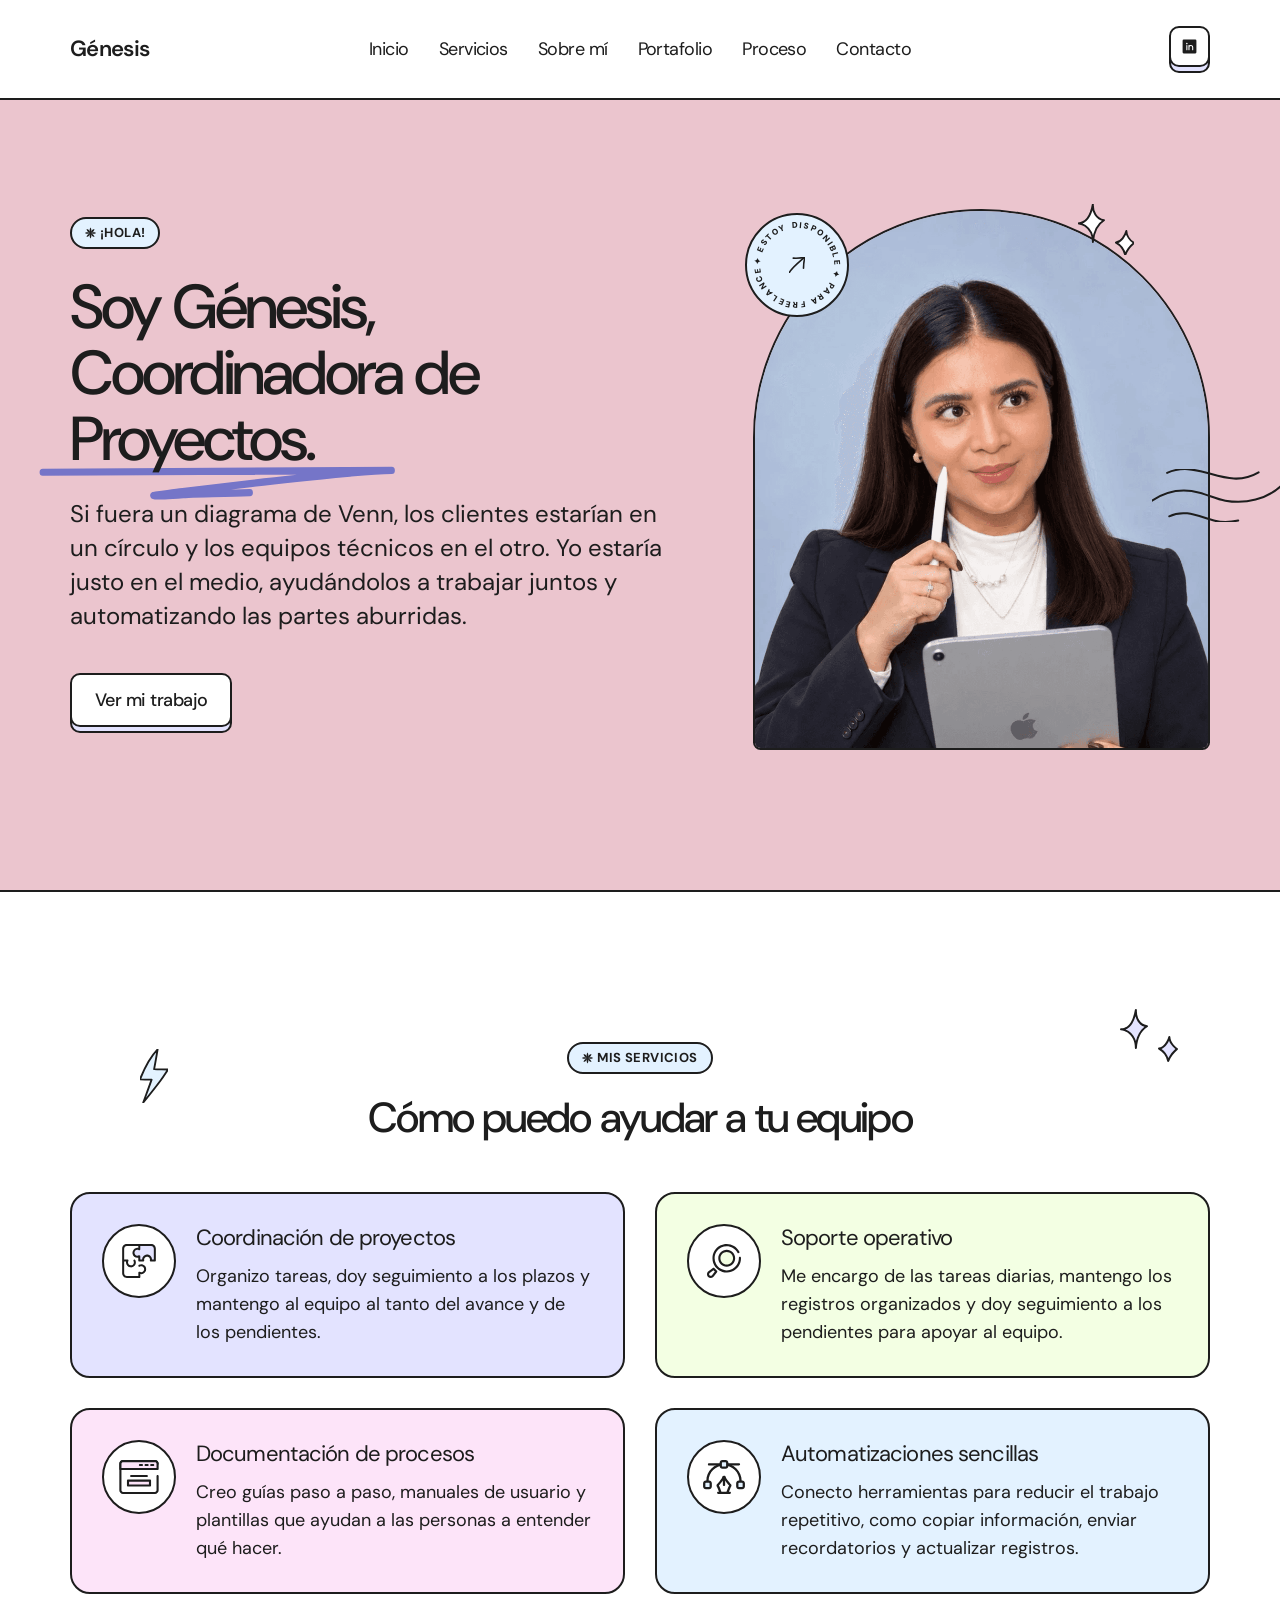
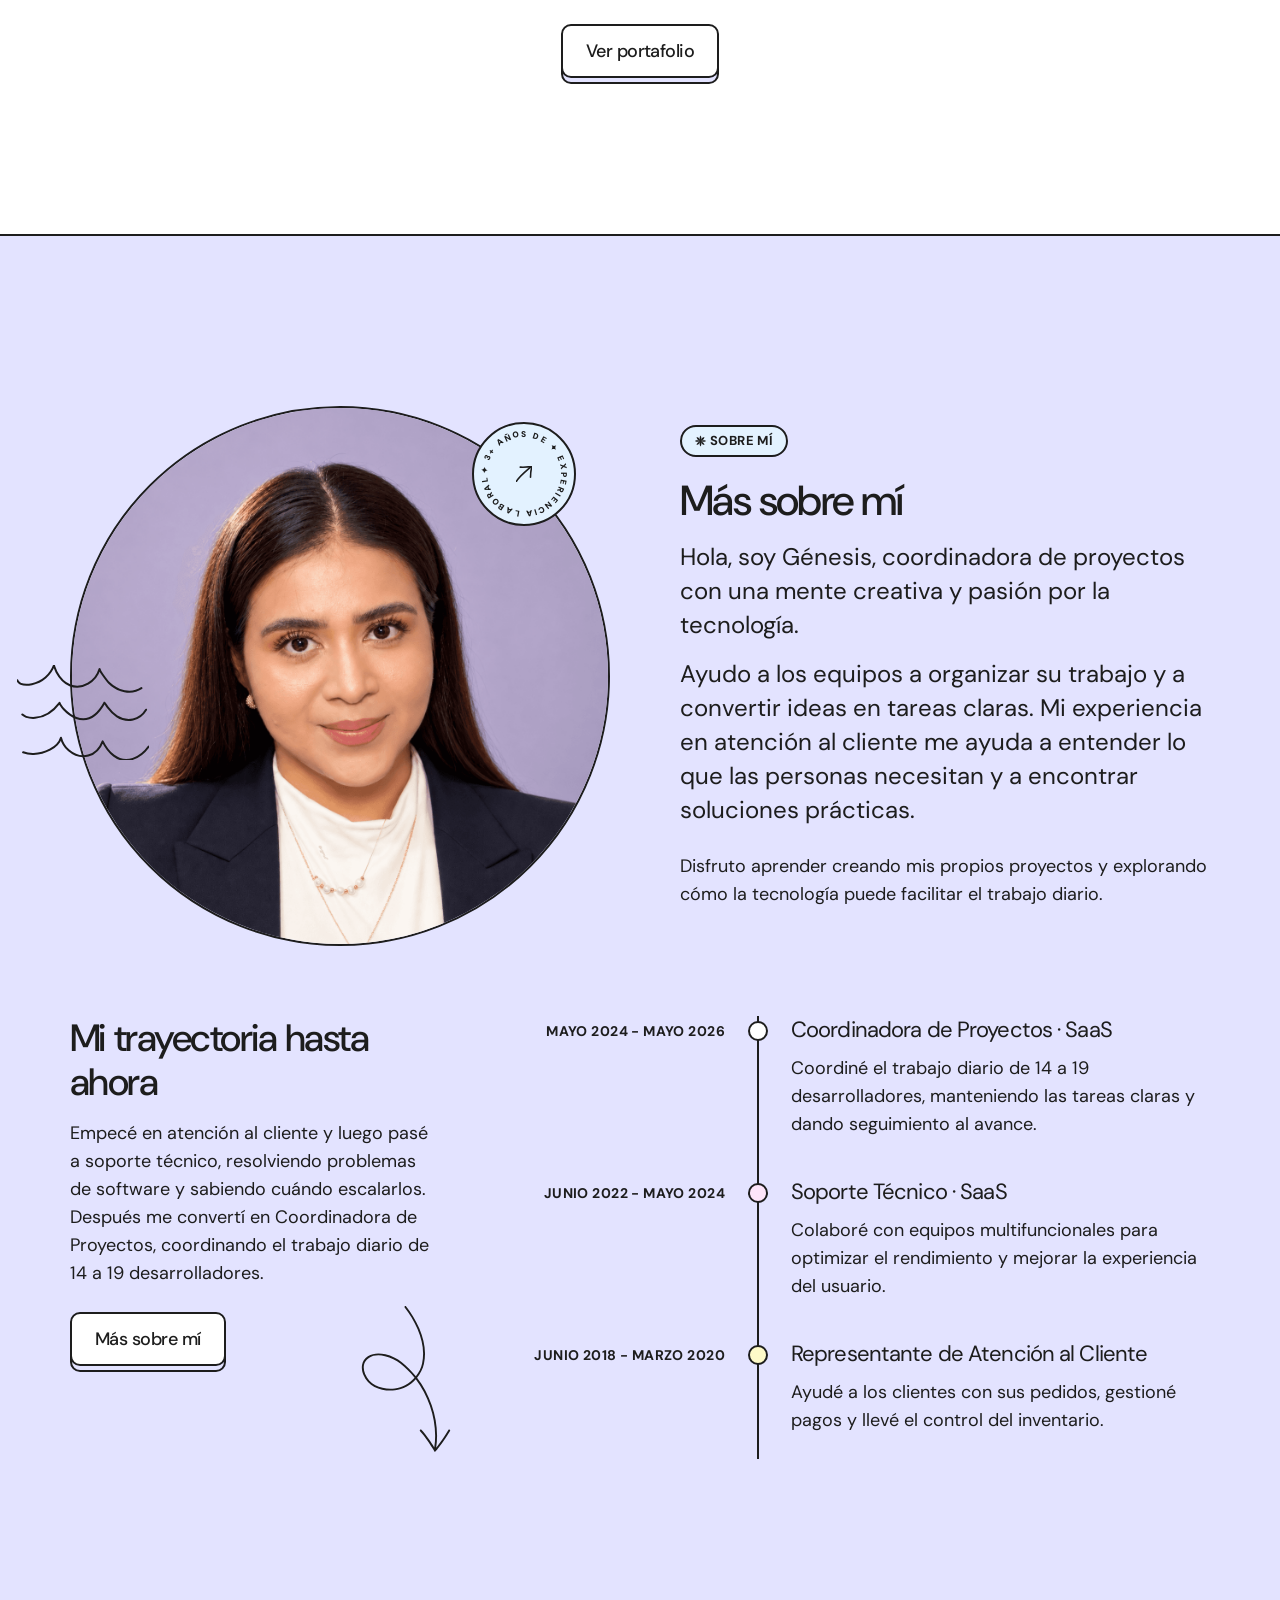
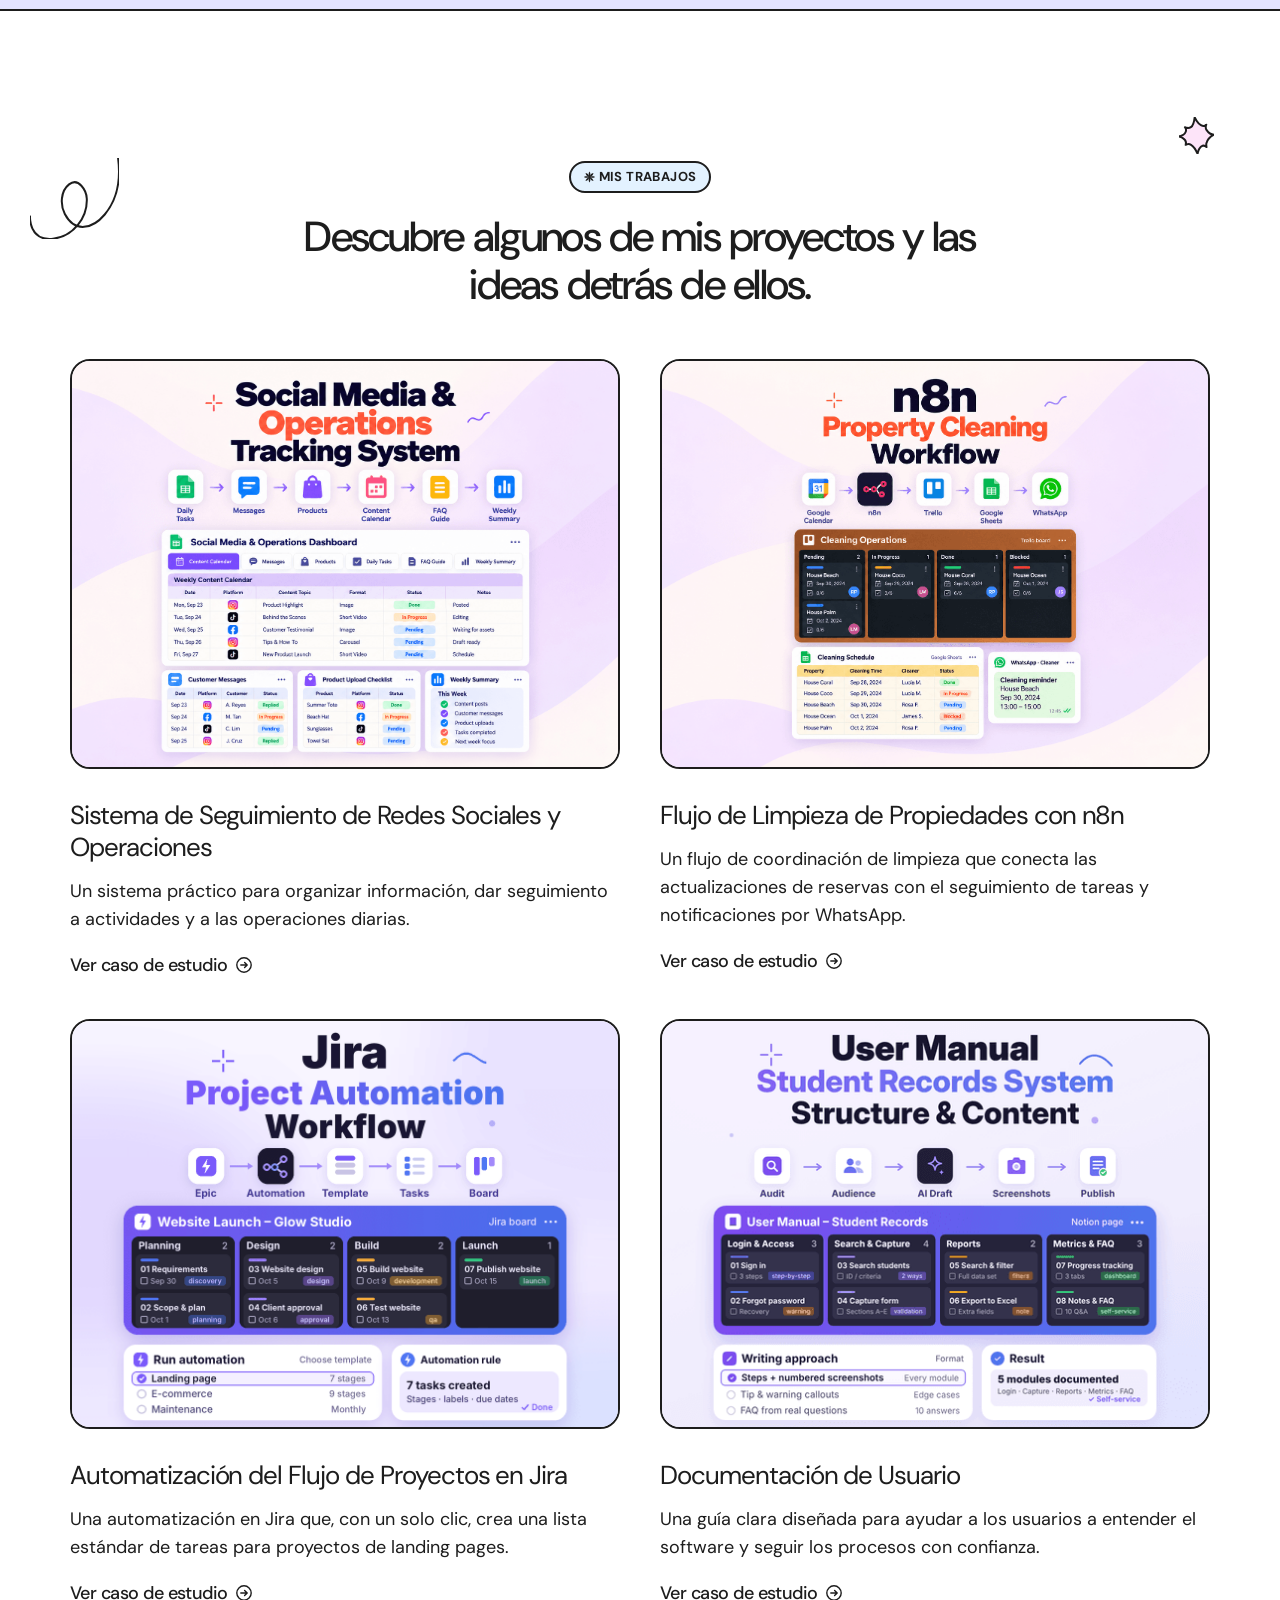
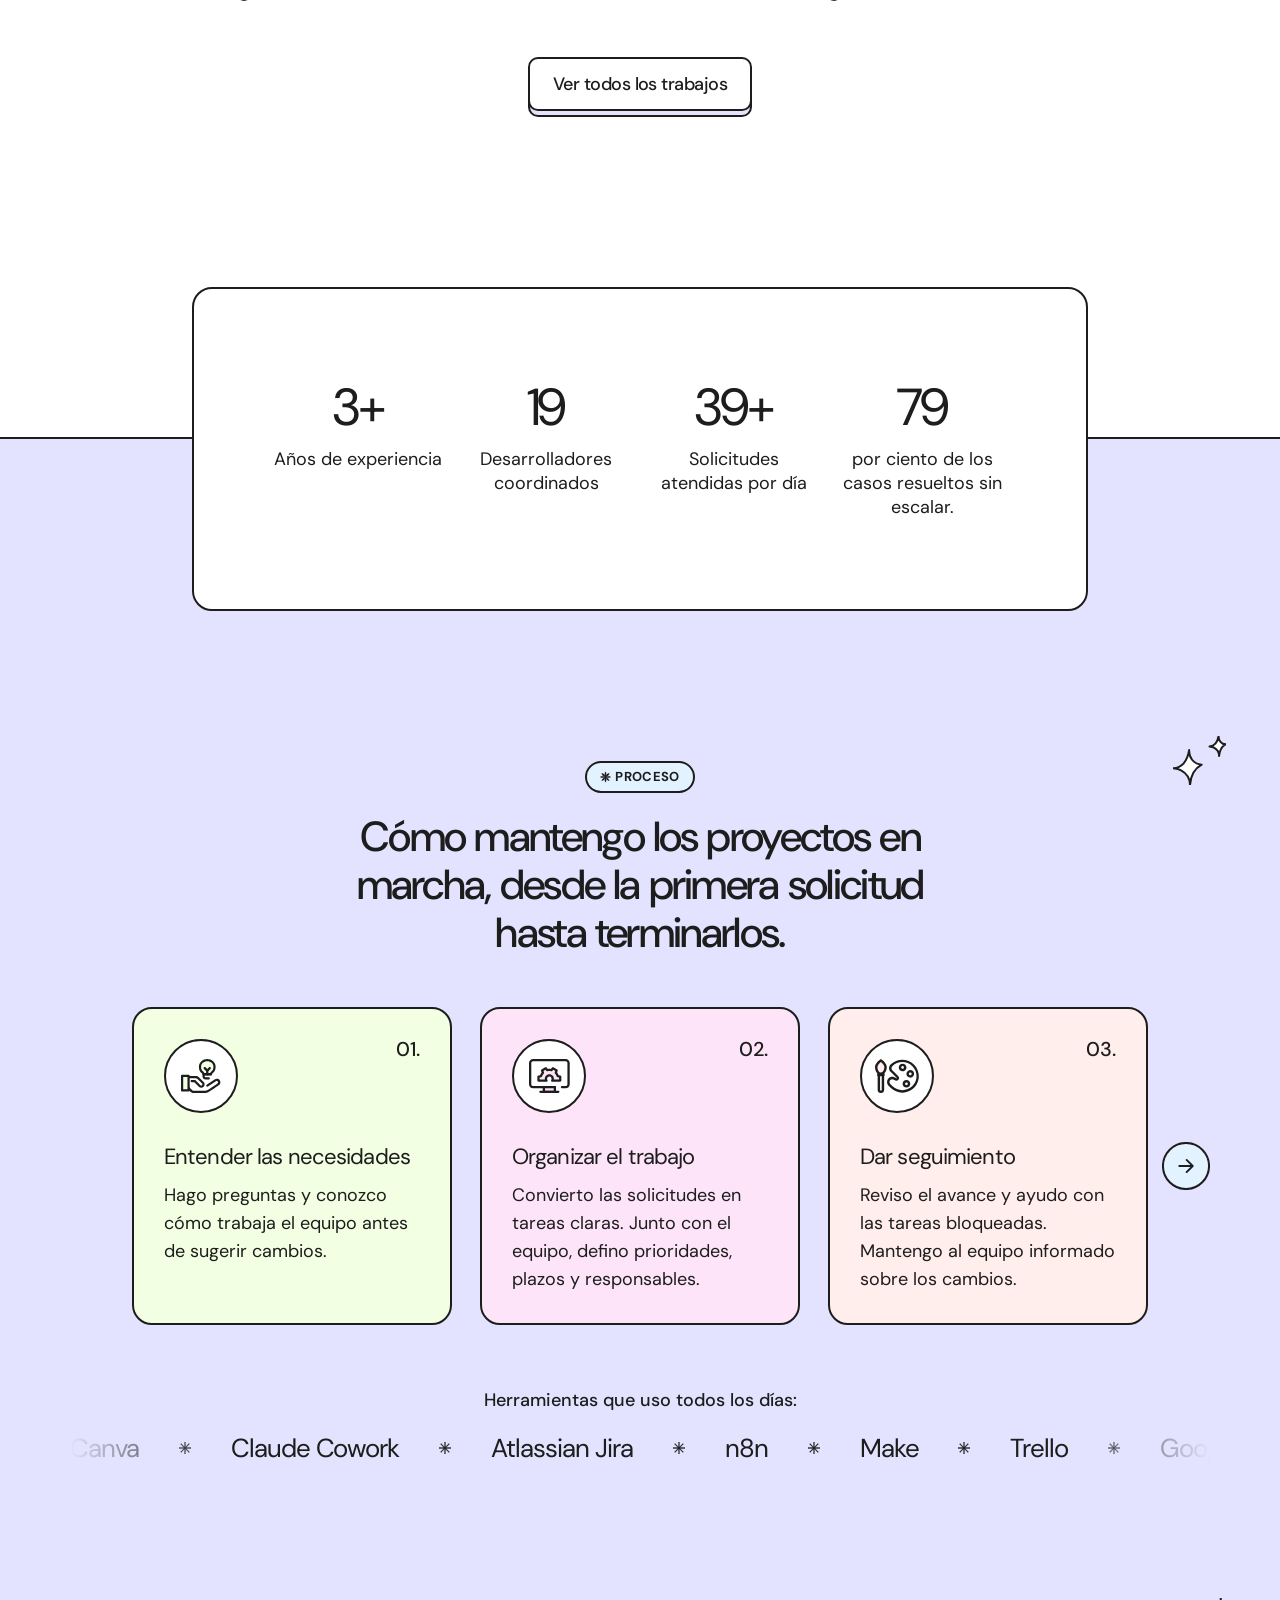
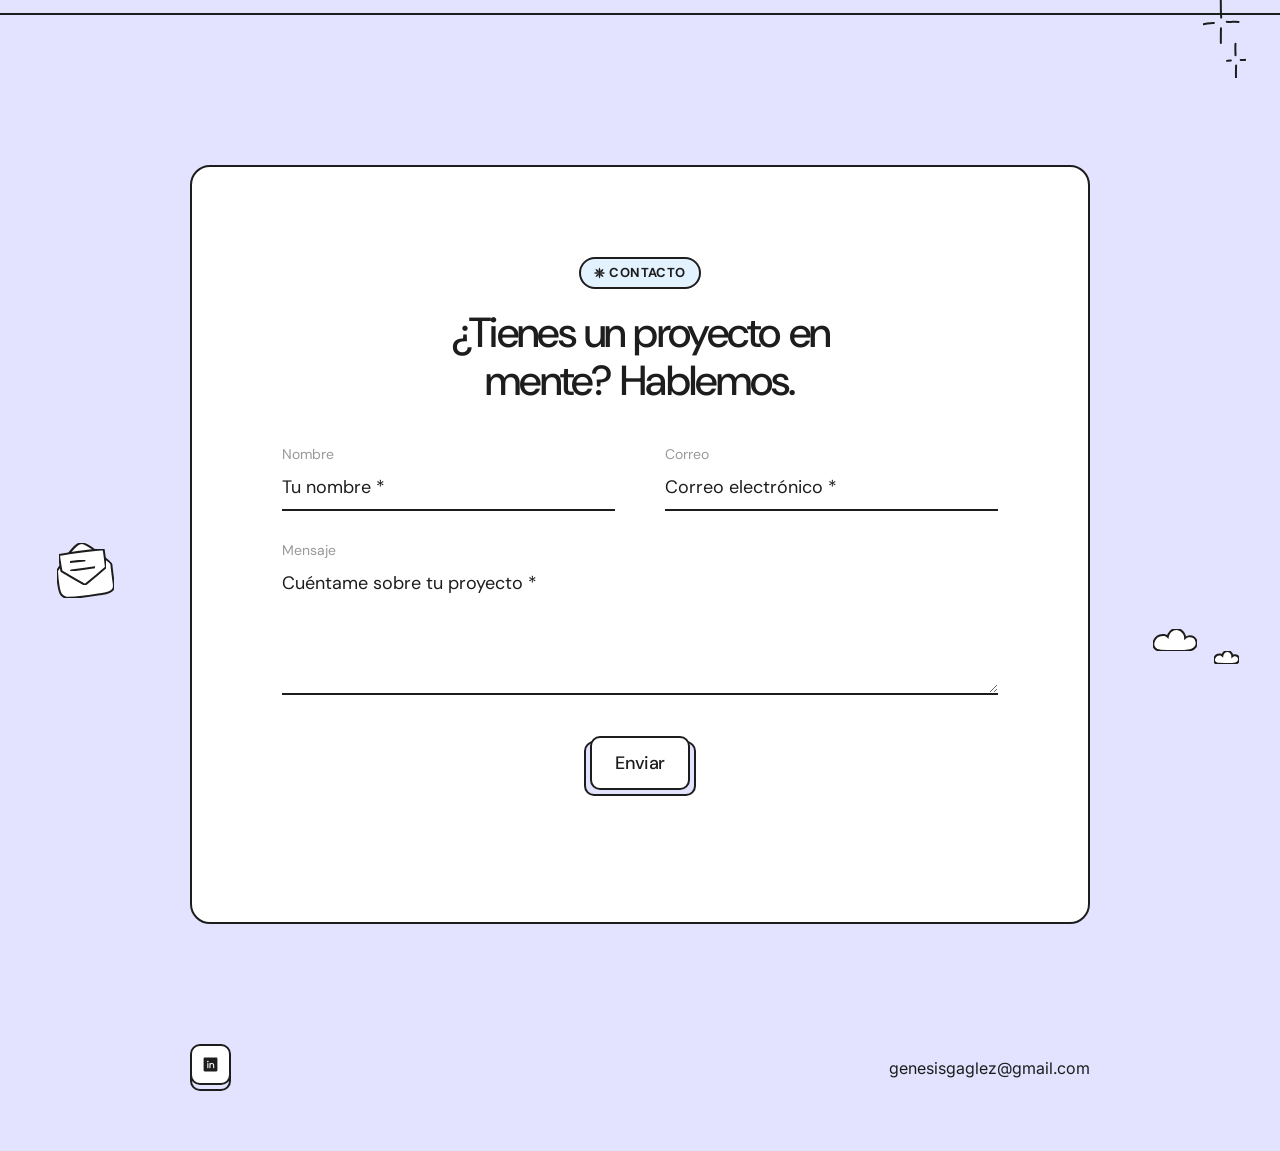
==== index.html @ 53fef444 "Add files via upload Portafolio en español" ====
<!doctype html>
<html lang="es">
<head>
<meta charset="utf-8">
<meta name="viewport" content="width=device-width, initial-scale=1">
<title>Génesis García | Portafolio de Coordinadora de Proyectos</title>
<meta name="description" content="Coordinadora de proyectos que conecta a clientes y equipos técnicos, organiza el trabajo y automatiza las tareas repetitivas.">
<meta property="og:title" content="Génesis García | Portafolio de Coordinadora de Proyectos">
<meta property="og:description" content="Coordinadora de proyectos que conecta a clientes y equipos técnicos, organiza el trabajo y automatiza las tareas repetitivas.">
<meta property="og:image" content="assets/img/og-image.png">
<link rel="icon" type="image/png" href="assets/img/favicon.png">
<link rel="apple-touch-icon" href="assets/img/apple-touch-icon.png">
<link rel="preconnect" href="https://fonts.googleapis.com">
<link rel="preconnect" href="https://fonts.gstatic.com" crossorigin>
<link href="https://fonts.googleapis.com/css2?family=DM+Sans:opsz,wght@9..40,400;9..40,500;9..40,600;9..40,700;9..40,900&family=Fragment+Mono&family=Google+Sans:wght@400;700&family=Inter:wght@400&display=swap" rel="stylesheet">
<link rel="stylesheet" href="assets/css/styles.css">
</head>
<body>
<header class="header">
  <div class="container header__inner">
    <a class="logo" href="#home">Génesis</a>
    <nav class="nav" aria-label="Principal"><a href="#home">Inicio</a><a href="#services">Servicios</a><a href="#about">Sobre mí</a><a href="#portfolio">Portafolio</a><a href="#process">Proceso</a><a href="#contact">Contacto</a></nav>
    <a class="btn btn--icon header__social" href="https://www.linkedin.com/in/g%C3%A9nesis-garc%C3%ADa-5b43bb327" target="_blank" rel="noopener" aria-label="LinkedIn"><span class="btn__front"><svg viewBox="0 0 256 256" aria-hidden="true"><path fill="rgb(29,29,29)" d="M216,24H40A16,16,0,0,0,24,40V216a16,16,0,0,0,16,16H216a16,16,0,0,0,16-16V40A16,16,0,0,0,216,24ZM96,176a8,8,0,0,1-16,0V112a8,8,0,0,1,16,0ZM88,96a12,12,0,1,1,12-12A12,12,0,0,1,88,96Zm96,80a8,8,0,0,1-16,0V140a20,20,0,0,0-40,0v36a8,8,0,0,1-16,0V112a8,8,0,0,1,15.79-1.78A36,36,0,0,1,184,140Z"/></svg></span><span class="btn__back"></span></a>
    <button class="btn menu-toggle" aria-label="Abrir menú" aria-expanded="false"><span class="btn__front"><span class="burger"><span></span><span></span></span></span><span class="btn__back"></span></button>
  </div>
  <div class="mobile-menu">
    <a href="#home">Inicio</a><a href="#services">Servicios</a><a href="#about">Sobre mí</a><a href="#portfolio">Portafolio</a><a href="#process">Proceso</a><a href="#contact">Contacto</a>
    <a class="btn btn--icon" href="https://www.linkedin.com/in/g%C3%A9nesis-garc%C3%ADa-5b43bb327" target="_blank" rel="noopener" aria-label="LinkedIn"><span class="btn__front"><svg viewBox="0 0 256 256" aria-hidden="true"><path fill="rgb(29,29,29)" d="M216,24H40A16,16,0,0,0,24,40V216a16,16,0,0,0,16,16H216a16,16,0,0,0,16-16V40A16,16,0,0,0,216,24ZM96,176a8,8,0,0,1-16,0V112a8,8,0,0,1,16,0ZM88,96a12,12,0,1,1,12-12A12,12,0,0,1,88,96Zm96,80a8,8,0,0,1-16,0V140a20,20,0,0,0-40,0v36a8,8,0,0,1-16,0V112a8,8,0,0,1,15.79-1.78A36,36,0,0,1,184,140Z"/></svg></span><span class="btn__back"></span></a>
  </div>
</header>
<div class="menu-overlay"></div>
<main>

<!-- ===== Inicio ===== -->
<section class="hero" id="home">
  <div class="container">
    <img class="deco deco--twinkle deco-sparkle" src="assets/svg/destellos-hero.svg" alt="">
    <img class="deco deco--float deco-waves" src="assets/svg/ondas-hero.svg" alt="">
    <div class="hero__content">
      <div class="reveal"><span class="badge"><img src="assets/svg/asterisco.svg" alt="">¡Hola!</span></div>
      <h1 class="h1 hero__title reveal" data-delay="1">Soy Génesis,<br>Coordinadora de Proyectos.
        <svg class="underline" viewBox="0 0 284 23" preserveAspectRatio="none" aria-hidden="true"><path d="M 3 3 L 280.663 3 C 269.449 3 258.349 3.9 247.279 4.764 C 221.349 6.787 195.529 8.92 169.786 11.556 C 151.278 13.451 132.755 15.328 114.19 17.061 C 113.357 17.139 90.773 19.35 90.951 19.635 C 91.634 20.727 116.442 19.025 118.838 18.968 C 135.096 18.578 151.406 18.638 167.64 18.014" stroke="rgb(117,117,200)" stroke-width="5" stroke-linejoin="round" stroke-linecap="round" fill="none" pathLength="1"/></svg>
      </h1>
      <p class="lead hero__sub reveal" data-delay="2">Si fuera un diagrama de Venn, los clientes estarían en un círculo y los equipos técnicos en el otro. Yo estaría justo en el medio, ayudándolos a trabajar juntos y automatizando las partes aburridas.</p>
      <div class="hero__cta reveal" data-delay="3"><a class="btn" href="#portfolio"><span class="btn__front">Ver mi trabajo</span><span class="btn__back"></span></a></div>
    </div>
    <div class="hero__media reveal reveal--scale" data-delay="1">
      <div class="spin-badge" aria-hidden="true">
  <svg class="ring" viewBox="0 0 100 100"><defs><path id="c-22290" d="M50,50 m-44,0 a44,44 0 1,1 88,0 a44,44 0 1,1 -88,0"/></defs>
    <text font-family="DM Sans, sans-serif" font-size="10" font-weight="900" fill="rgb(29,29,29)"><textPath href="#c-22290" textLength="272" lengthAdjust="spacing">✦ ESTOY DISPONIBLE ✦ PARA FREELANCE</textPath></text></svg>
  <img class="arrow" src="assets/svg/flecha-badge.svg" alt="">
</div>
      <div class="hero__img"><img src="assets/img/genesis-hero.png" alt="Génesis sosteniendo una tableta y un lápiz digital"></div>
    </div>
  </div>
</section>

<!-- ===== Servicios ===== -->
<section class="section services" id="services">
  <div class="container">
    <img class="deco deco--float deco-bolt" src="assets/svg/rayo.svg" alt="">
    <div class="deco deco--twinkle deco-stars">
      <img src="assets/svg/estrella-relleno.svg" style="left:1px;top:2px;width:26px;height:38px" alt="">
      <img src="assets/svg/estrella-contorno.svg" style="left:0;top:0;width:28px;height:40px" alt="">
      <img src="assets/svg/estrella-relleno-sm.svg" style="left:39px;top:29px;width:18px;height:24px" alt="">
      <img src="assets/svg/estrella-contorno-sm.svg" style="left:38px;top:27px;width:20px;height:26px" alt="">
    </div>
    <div class="section-head reveal"><span class="badge"><img src="assets/svg/asterisco.svg" alt="">Mis servicios</span><h2 class="h2">Cómo puedo ayudar a tu equipo</h2></div>
    <div class="services__grid"><div class="card service reveal" data-delay="1" style="background:var(--purple)"><div class="icon-circle"><img src="assets/svg/icono-coordinacion.svg" alt=""></div><div><h3 class="h-card">Coordinación de proyectos</h3><p class="body">Organizo tareas, doy seguimiento a los plazos y mantengo al equipo al tanto del avance y de los pendientes.</p></div></div><div class="card service reveal" data-delay="2" style="background:var(--green)"><div class="icon-circle"><img src="assets/svg/icono-operaciones.svg" alt=""></div><div><h3 class="h-card">Soporte operativo</h3><p class="body">Me encargo de las tareas diarias, mantengo los registros organizados y doy seguimiento a los pendientes para apoyar al equipo.</p></div></div><div class="card service reveal" data-delay="1" style="background:var(--pink)"><div class="icon-circle"><img src="assets/svg/icono-documentacion.svg" alt=""></div><div><h3 class="h-card">Documentación de procesos</h3><p class="body">Creo guías paso a paso, manuales de usuario y plantillas que ayudan a las personas a entender qué hacer.</p></div></div><div class="card service reveal" data-delay="2" style="background:var(--blue)"><div class="icon-circle"><img src="assets/svg/icono-automatizacion.svg" alt=""></div><div><h3 class="h-card">Automatizaciones sencillas</h3><p class="body">Conecto herramientas para reducir el trabajo repetitivo, como copiar información, enviar recordatorios y actualizar registros.</p></div></div></div>
    <div class="services__cta reveal"><a class="btn" href="proyectos.html"><span class="btn__front">Ver portafolio</span><span class="btn__back"></span></a></div>
  </div>
</section>

<!-- ===== Sobre mí ===== -->
<section class="section about" id="about">
  <div class="container">
    <img class="deco deco--float" src="assets/svg/trazo-sobre-mi.svg" style="left:281px;top:920px;width:110px;height:146px" alt="">
    <div class="about__main">
      <div class="about__media reveal reveal--left">
        <img class="deco deco--float deco-waves2" src="assets/svg/ondas-sobre-mi.svg" alt="">
        <div class="spin-badge" aria-hidden="true">
  <svg class="ring" viewBox="0 0 100 100"><defs><path id="c-22225" d="M50,50 m-44,0 a44,44 0 1,1 88,0 a44,44 0 1,1 -88,0"/></defs>
    <text font-family="DM Sans, sans-serif" font-size="10" font-weight="900" fill="rgb(29,29,29)"><textPath href="#c-22225" textLength="272" lengthAdjust="spacing">✦ 3+ AÑOS DE ✦ EXPERIENCIA LABORAL</textPath></text></svg>
  <img class="arrow" src="assets/svg/flecha-badge.svg" alt="">
</div>
        <div class="about__img"><img src="assets/img/genesis-sobre-mi.png" alt="Retrato de Génesis" loading="lazy"></div>
      </div>
      <div class="about__content reveal reveal--right">
        <span class="badge"><img src="assets/svg/asterisco.svg" alt="">Sobre mí</span>
        <h2 class="h2">Más sobre mí</h2>
        <p class="lead">Hola, soy Génesis, coordinadora de proyectos con una mente creativa y pasión por la tecnología.</p>
        <p class="lead">Ayudo a los equipos a organizar su trabajo y a convertir ideas en tareas claras. Mi experiencia en atención al cliente me ayuda a entender lo que las personas necesitan y a encontrar soluciones prácticas.</p>
        <p class="body" style="margin-top:10px">Disfruto aprender creando mis propios proyectos y explorando cómo la tecnología puede facilitar el trabajo diario.</p>
      </div>
    </div>
    <div class="journey">
      <div class="journey__intro reveal">
        <h3 class="h3">Mi trayectoria hasta ahora</h3>
        <p class="body">Empecé en atención al cliente y luego pasé a soporte técnico, resolviendo problemas de software y sabiendo cuándo escalarlos. Después me convertí en Coordinadora de Proyectos, coordinando el trabajo diario de 14 a 19 desarrolladores.</p>
        <a class="btn" href="sobre-mi.html"><span class="btn__front">Más sobre mí</span><span class="btn__back"></span></a>
      </div>
      <div class="timeline"><div class="tl-item reveal" data-delay="1"><h4 class="tl-date">MAYO 2024 - MAYO 2026</h4><div class="tl-axis"><span class="tl-dot" style="background:var(--white)"></span></div><div class="tl-body"><h3 class="h-card">Coordinadora de Proyectos · SaaS</h3><p class="body">Coordiné el trabajo diario de 14 a 19 desarrolladores, manteniendo las tareas claras y dando seguimiento al avance.</p></div></div><div class="tl-item reveal" data-delay="2"><h4 class="tl-date">JUNIO 2022 - MAYO 2024</h4><div class="tl-axis"><span class="tl-dot" style="background:var(--pink)"></span></div><div class="tl-body"><h3 class="h-card">Soporte Técnico · SaaS</h3><p class="body">Colaboré con equipos multifuncionales para optimizar el rendimiento y mejorar la experiencia del usuario.</p></div></div><div class="tl-item reveal" data-delay="3"><h4 class="tl-date">JUNIO 2018 - MARZO 2020</h4><div class="tl-axis"><span class="tl-dot" style="background:var(--yellow-2)"></span></div><div class="tl-body"><h3 class="h-card">Representante de Atención al Cliente</h3><p class="body">Ayudé a los clientes con sus pedidos, gestioné pagos y llevé el control del inventario.</p></div></div></div>
    </div>
  </div>
</section>

<!-- ===== Portafolio ===== -->
<section class="section portfolio" id="portfolio">
  <div class="container">
    <img class="deco deco--float deco-loop" src="assets/svg/bucle.svg" alt="">
    <img class="deco deco--twinkle deco-star" src="assets/svg/estrella-portafolio.svg" alt="">
    <div class="section-head reveal"><span class="badge"><img src="assets/svg/asterisco.svg" alt="">Mis trabajos</span><h2 class="h2">Descubre algunos de mis proyectos y las ideas detrás de ellos.</h2></div>
    <div class="projects"><a class="project reveal" data-delay="1" href="proyectos/sistema-seguimiento-redes-sociales-operaciones.html">
  <div class="project__img"><img src="assets/img/proyecto-redes-sociales.png" alt="Sistema de Seguimiento de Redes Sociales y Operaciones" loading="lazy"></div>
  <div>
    <h3 class="project__title">Sistema de Seguimiento de Redes Sociales y Operaciones</h3>
    <p class="body">Un sistema práctico para organizar información, dar seguimiento a actividades y a las operaciones diarias.</p>
    <span class="project__more">Ver caso de estudio <svg viewBox="0 0 16 16" fill="none" aria-hidden="true"><circle cx="8" cy="8" r="7.2" stroke="rgb(29,29,29)" stroke-width="1.4"/><path d="M4.8 8h6.2M8.6 5.4 11.2 8l-2.6 2.6" stroke="rgb(29,29,29)" stroke-width="1.4" stroke-linecap="round" stroke-linejoin="round"/></svg></span>
  </div>
</a><a class="project reveal" data-delay="2" href="proyectos/flujo-limpieza-propiedades-n8n.html">
  <div class="project__img"><img src="assets/img/proyecto-n8n.png" alt="Flujo de Limpieza de Propiedades con n8n" loading="lazy"></div>
  <div>
    <h3 class="project__title">Flujo de Limpieza de Propiedades con n8n</h3>
    <p class="body">Un flujo de coordinación de limpieza que conecta las actualizaciones de reservas con el seguimiento de tareas y notificaciones por WhatsApp.</p>
    <span class="project__more">Ver caso de estudio <svg viewBox="0 0 16 16" fill="none" aria-hidden="true"><circle cx="8" cy="8" r="7.2" stroke="rgb(29,29,29)" stroke-width="1.4"/><path d="M4.8 8h6.2M8.6 5.4 11.2 8l-2.6 2.6" stroke="rgb(29,29,29)" stroke-width="1.4" stroke-linecap="round" stroke-linejoin="round"/></svg></span>
  </div>
</a><a class="project reveal" data-delay="1" href="proyectos/automatizacion-flujo-proyectos-jira.html">
  <div class="project__img"><img src="assets/img/proyecto-jira.png" alt="Automatización del Flujo de Proyectos en Jira" loading="lazy"></div>
  <div>
    <h3 class="project__title">Automatización del Flujo de Proyectos en Jira</h3>
    <p class="body">Una automatización en Jira que, con un solo clic, crea una lista estándar de tareas para proyectos de landing pages.</p>
    <span class="project__more">Ver caso de estudio <svg viewBox="0 0 16 16" fill="none" aria-hidden="true"><circle cx="8" cy="8" r="7.2" stroke="rgb(29,29,29)" stroke-width="1.4"/><path d="M4.8 8h6.2M8.6 5.4 11.2 8l-2.6 2.6" stroke="rgb(29,29,29)" stroke-width="1.4" stroke-linecap="round" stroke-linejoin="round"/></svg></span>
  </div>
</a><a class="project reveal" data-delay="2" href="proyectos/documentacion-de-usuario.html">
  <div class="project__img"><img src="assets/img/proyecto-documentacion.png" alt="Documentación de Usuario" loading="lazy"></div>
  <div>
    <h3 class="project__title">Documentación de Usuario</h3>
    <p class="body">Una guía clara diseñada para ayudar a los usuarios a entender el software y seguir los procesos con confianza.</p>
    <span class="project__more">Ver caso de estudio <svg viewBox="0 0 16 16" fill="none" aria-hidden="true"><circle cx="8" cy="8" r="7.2" stroke="rgb(29,29,29)" stroke-width="1.4"/><path d="M4.8 8h6.2M8.6 5.4 11.2 8l-2.6 2.6" stroke="rgb(29,29,29)" stroke-width="1.4" stroke-linecap="round" stroke-linejoin="round"/></svg></span>
  </div>
</a></div>
    <div class="portfolio__cta reveal"><a class="btn" href="proyectos.html"><span class="btn__front">Ver todos los trabajos</span><span class="btn__back"></span></a></div>
  </div>
</section>

<!-- ===== Estadísticas ===== -->
<section class="stats" aria-label="Estadísticas">
  <div class="stats__card reveal"><div class="stat"><div class="stat__num"><span data-count="3">0</span>+</div><p>Años de experiencia</p></div><div class="stat"><div class="stat__num"><span data-count="19">0</span></div><p>Desarrolladores coordinados</p></div><div class="stat"><div class="stat__num"><span data-count="40">0</span>+</div><p>Solicitudes atendidas por día</p></div><div class="stat"><div class="stat__num"><span data-count="80">0</span></div><p>por ciento de los casos resueltos sin escalar.</p></div></div>
</section>

<!-- ===== Proceso ===== -->
<section class="section process" id="process">
  <div class="container">
    <img class="deco deco--twinkle deco-star" src="assets/svg/destellos-proceso.svg" alt="">
    <div class="section-head reveal"><span class="badge"><img src="assets/svg/asterisco.svg" alt="">Proceso</span><h2 class="h2">Cómo mantengo los proyectos en marcha, desde la primera solicitud hasta terminarlos.</h2></div>
    <div class="slider reveal" data-delay="1">
      <button class="slider__btn slider__btn--prev" aria-label="Anterior"><img src="assets/img/flecha-izq.svg" alt=""></button>
      <div class="slider__viewport"><div class="slider__track"><div class="card step" style="background:var(--green)"><div class="step__top"><div class="icon-circle"><img src="assets/svg/icono-paso-1.svg" alt=""></div><span class="step__num">01.</span></div><h3 class="h-card">Entender las necesidades</h3><p class="body">Hago preguntas y conozco cómo trabaja el equipo antes de sugerir cambios.</p></div><div class="card step" style="background:var(--pink)"><div class="step__top"><div class="icon-circle"><img src="assets/svg/icono-paso-2.svg" alt=""></div><span class="step__num">02.</span></div><h3 class="h-card">Organizar el trabajo</h3><p class="body">Convierto las solicitudes en tareas claras. Junto con el equipo, defino prioridades, plazos y responsables.</p></div><div class="card step" style="background:var(--peach)"><div class="step__top"><div class="icon-circle"><img src="assets/svg/icono-paso-3.svg" alt=""></div><span class="step__num">03.</span></div><h3 class="h-card">Dar seguimiento</h3><p class="body">Reviso el avance y ayudo con las tareas bloqueadas. Mantengo al equipo informado sobre los cambios.</p></div><div class="card step" style="background:var(--yellow)"><div class="step__top"><div class="icon-circle"><img src="assets/svg/icono-paso-4.svg" alt=""></div><span class="step__num">04.</span></div><h3 class="h-card">Mejorar el proceso</h3><p class="body">Busco formas de facilitar el trabajo diario, desde plantillas útiles hasta automatizaciones sencillas.</p></div></div></div>
      <button class="slider__btn slider__btn--next" aria-label="Siguiente"><img src="assets/img/flecha-der.svg" alt=""></button>
    </div>
    <div class="tools reveal">
      <p>Herramientas que uso todos los días:</p>
      <div class="marquee"><div class="marquee__track"><div class="marquee__group"><span>Canva</span><img src="assets/svg/separador.svg" alt=""><span>Claude Cowork</span><img src="assets/svg/separador.svg" alt=""><span>Atlassian Jira</span><img src="assets/svg/separador.svg" alt=""><span>n8n</span><img src="assets/svg/separador.svg" alt=""><span>Make</span><img src="assets/svg/separador.svg" alt=""><span>Trello</span><img src="assets/svg/separador.svg" alt=""><span>Google Workspace</span><img src="assets/svg/separador.svg" alt=""><span>Chat GPT</span><img src="assets/svg/separador.svg" alt=""><span>Notion</span><img src="assets/svg/separador.svg" alt=""></div><div class="marquee__group" aria-hidden="true"><span>Canva</span><img src="assets/svg/separador.svg" alt=""><span>Claude Cowork</span><img src="assets/svg/separador.svg" alt=""><span>Atlassian Jira</span><img src="assets/svg/separador.svg" alt=""><span>n8n</span><img src="assets/svg/separador.svg" alt=""><span>Make</span><img src="assets/svg/separador.svg" alt=""><span>Trello</span><img src="assets/svg/separador.svg" alt=""><span>Google Workspace</span><img src="assets/svg/separador.svg" alt=""><span>Chat GPT</span><img src="assets/svg/separador.svg" alt=""><span>Notion</span><img src="assets/svg/separador.svg" alt=""></div></div></div>
    </div>
  </div>
</section>

<!-- ===== Contacto ===== -->
<section class="section contact" id="contact">
  <div class="container">
    <img class="deco deco--float deco-cross" src="assets/svg/cruz.svg" alt="">
    <div class="deco deco--float deco-mail">
      <img src="assets/svg/sobre-1.svg" style="left:0;top:0;width:57px;height:55px" alt="">
      <img src="assets/svg/sobre-2.svg" style="left:2px;top:6px;width:47px;height:36px" alt="">
      <img src="assets/svg/sobre-3.svg" style="left:13px;top:17px;width:25px;height:11px" alt="">
    </div>
    <div class="deco deco--float deco-clouds">
      <img src="assets/svg/nube-1.svg" style="left:0;top:0;width:44px;height:22px" alt="">
      <img src="assets/svg/nube-2.svg" style="left:0;top:0;width:44px;height:22px" alt="">
      <img src="assets/svg/nube-3.svg" style="left:61px;top:22px;width:25px;height:13px" alt="">
      <img src="assets/svg/nube-4.svg" style="left:61px;top:22px;width:25px;height:13px" alt="">
    </div>
    <div class="contact__card reveal">
      <div class="section-head"><span class="badge"><img src="assets/svg/asterisco.svg" alt="">Contacto</span><h2 class="h2">¿Tienes un proyecto en mente? Hablemos.</h2></div>
      <form class="form" novalidate>
        <div class="field"><label for="f-nombre">Nombre</label><input id="f-nombre" name="nombre" type="text" placeholder="Tu nombre *" required></div>
        <div class="field"><label for="f-correo">Correo</label><input id="f-correo" name="correo" type="email" placeholder="Correo electrónico *" required></div>
        <div class="field field--full"><label for="f-mensaje">Mensaje</label><textarea id="f-mensaje" name="mensaje" placeholder="Cuéntame sobre tu proyecto *" required></textarea></div>
        <div class="form__actions">
          <button class="btn" type="submit"><span class="btn__front">Enviar</span><span class="btn__back"></span></button>
          <p class="form__note" role="status"></p>
        </div>
      </form>
    </div>
  </div>
</section>

</main>
<footer class="footer">
  <div class="footer__inner">
    <a class="btn btn--icon" href="https://www.linkedin.com/in/g%C3%A9nesis-garc%C3%ADa-5b43bb327" target="_blank" rel="noopener" aria-label="LinkedIn"><span class="btn__front"><svg viewBox="0 0 256 256" aria-hidden="true"><path fill="rgb(29,29,29)" d="M216,24H40A16,16,0,0,0,24,40V216a16,16,0,0,0,16,16H216a16,16,0,0,0,16-16V40A16,16,0,0,0,216,24ZM96,176a8,8,0,0,1-16,0V112a8,8,0,0,1,16,0ZM88,96a12,12,0,1,1,12-12A12,12,0,0,1,88,96Zm96,80a8,8,0,0,1-16,0V140a20,20,0,0,0-40,0v36a8,8,0,0,1-16,0V112a8,8,0,0,1,15.79-1.78A36,36,0,0,1,184,140Z"/></svg></span><span class="btn__back"></span></a>
    <a class="footer__mail" href="mailto:genesisgaglez@gmail.com">genesisgaglez@gmail.com</a>
  </div>
</footer>
<script src="assets/js/main.js"></script>
</body>
</html>
---- assets/css/styles.css ----
/* ==========================================================
   Portafolio Génesis — estilos
   Paleta y tipografía tomadas del sitio original
   ========================================================== */
:root {
  --dark: rgb(29, 29, 29);
  --white: rgb(255, 255, 255);
  --pink-hero: rgb(235, 197, 206);
  --purple: rgb(227, 227, 255);
  --primary: rgb(117, 117, 200);
  --blue: rgb(227, 242, 255);
  --green: rgb(243, 255, 227);
  --pink: rgb(253, 228, 249);
  --peach: rgb(255, 238, 235);
  --yellow: rgb(255, 245, 201);
  --yellow-2: rgb(254, 250, 200);
  --gray: rgb(153, 153, 153);

  --font-head: "DM Sans", sans-serif;
  --font-alt: "Google Sans", "DM Sans", sans-serif;

  --container: 1140px;
  --header-h: 100px;
  --border: 2px solid var(--dark);
  --radius: 20px;
  --ease: cubic-bezier(.22, 1, .36, 1);
}

*, *::before, *::after { box-sizing: border-box; }
html { scroll-behavior: smooth; scroll-padding-top: 80px; -webkit-text-size-adjust: 100%; }
body {
  margin: 0;
  background: var(--white);
  color: var(--dark);
  font-family: var(--font-head);
  font-size: 18px;
  line-height: 28px;
  -webkit-font-smoothing: antialiased;
  overflow-x: hidden;
}
img, svg { display: block; max-width: 100%; }
a { color: inherit; text-decoration: none; }
h1, h2, h3, h4, p, ul { margin: 0; }
button { font: inherit; color: inherit; }

.container { width: 100%; max-width: var(--container); margin: 0 auto; position: relative; }
.section { position: relative; padding: 150px 30px; }

/* ---------- Tipografía ---------- */
.h1, .h2, .h3 { word-spacing: .06em; }
.h1 { font-size: 62px; line-height: 66px; font-weight: 500; letter-spacing: -0.05em; }
.h2 { font-size: 42px; line-height: 48px; font-weight: 500; letter-spacing: -0.04em; }
.h3 { font-size: 38px; line-height: 44px; font-weight: 500; letter-spacing: -0.04em; }
.h-card { font-size: 22px; line-height: 28px; font-weight: 400; letter-spacing: -0.04em; }
.lead { font-family: var(--font-alt); font-size: 24px; line-height: 34px; }
.body { font-size: 18px; line-height: 28px; }

/* ---------- Badge (pastilla) ---------- */
.badge {
  display: inline-flex; align-items: center; gap: 4px;
  padding: 6px 13px;
  background: var(--blue);
  border: var(--border);
  border-radius: 20px;
  font-size: 13px; line-height: 16px; font-weight: 700; letter-spacing: 0.03em;
  text-transform: uppercase;
  white-space: nowrap;
}
.badge img { width: 11px; height: 12px; }

/* ---------- Botón 3D ---------- */
.btn {
  position: relative; display: inline-block;
  padding-bottom: 6px;
  cursor: pointer; border: 0; background: none;
}
.btn__front, .btn__back {
  border: var(--border); border-radius: 10px;
}
.btn__front {
  position: relative; z-index: 2;
  display: block;
  padding: 16px 23px;
  background: var(--white);
  font-size: 18px; line-height: 18px; font-weight: 500; letter-spacing: -0.03em;
  white-space: nowrap;
  transition: transform .25s var(--ease);
}
.btn__back {
  position: absolute; left: 0; right: 0; top: 6px; bottom: 0;
  background: var(--purple);
}
.btn:hover .btn__front { transform: translateY(6px); }
.btn--icon .btn__front { padding: 10px; line-height: 0; }
.btn--icon .btn__front svg { width: 17px; height: 17px; }

/* ---------- Animaciones de aparición ---------- */
.reveal { opacity: 0; transform: translateY(40px); transition: opacity .9s var(--ease), transform .9s var(--ease); }
.reveal.is-in { opacity: 1; transform: none; }
.reveal[data-delay="1"] { transition-delay: .1s; }
.reveal[data-delay="2"] { transition-delay: .2s; }
.reveal[data-delay="3"] { transition-delay: .3s; }
.reveal[data-delay="4"] { transition-delay: .4s; }
.reveal--scale { transform: scale(.85); }
.reveal--left { transform: translateX(-50px); }
.reveal--right { transform: translateX(50px); }

@keyframes spin { to { transform: rotate(360deg); } }
@keyframes float { 0%, 100% { transform: translateY(0) rotate(0); } 50% { transform: translateY(-10px) rotate(6deg); } }
@keyframes twinkle { 0%, 100% { transform: scale(1); } 50% { transform: scale(.82); } }
@keyframes draw { from { stroke-dashoffset: 1; } to { stroke-dashoffset: 0; } }

.deco { position: absolute; pointer-events: none; z-index: 1; }
.deco--float { animation: float 5s ease-in-out infinite; }
.deco--twinkle { animation: twinkle 2.6s ease-in-out infinite; }

/* ==========================================================
   Header
   ========================================================== */
.header {
  position: fixed; inset: 0 0 auto 0; z-index: 50;
  height: var(--header-h);
  background: var(--white);
  border-bottom: var(--border);
  padding: 0 30px;
  transition: height .35s var(--ease);
}
.header.is-scrolled { height: 80px; }
.header__inner { height: 100%; display: flex; align-items: center; justify-content: space-between; }
.logo { font-size: 22px; line-height: 1; font-weight: 600; letter-spacing: -0.03em; }
.nav { position: absolute; left: 50%; transform: translateX(-50%); display: flex; gap: 30px; }
.nav a { font-size: 18px; line-height: 18px; letter-spacing: -0.03em; position: relative; }
.nav a::after {
  content: ""; position: absolute; left: 0; right: 0; bottom: -6px; height: 2px;
  background: var(--dark); transform: scaleX(0); transform-origin: left; transition: transform .3s var(--ease);
}
.nav a:hover::after { transform: scaleX(1); }

.menu-toggle { display: none; }
.menu-toggle .btn__front { width: 50px; height: 44px; padding: 0; display: grid; place-items: center; }
.burger { width: 22px; height: 12px; position: relative; }
.burger span { position: absolute; left: 0; right: 0; height: 2px; background: var(--dark); border-radius: 2px; transition: transform .3s var(--ease), top .3s var(--ease); }
.burger span:nth-child(1) { top: 0; }
.burger span:nth-child(2) { top: 10px; }
.header.is-open .burger span:nth-child(1) { top: 5px; transform: rotate(45deg); }
.header.is-open .burger span:nth-child(2) { top: 5px; transform: rotate(-45deg); }

.mobile-menu {
  position: absolute; left: 30px; right: 30px; top: 100%;
  background: var(--white); border: var(--border); border-top: 0;
  border-radius: 0 0 var(--radius) var(--radius);
  padding: 30px;
  display: flex; flex-direction: column; gap: 14px;
  opacity: 0; transform: translateY(-10px); pointer-events: none;
  transition: opacity .3s var(--ease), transform .3s var(--ease);
}
.mobile-menu a:not(.btn) { font-size: 24px; line-height: 34px; font-weight: 500; letter-spacing: -0.03em; }
.mobile-menu .btn { align-self: flex-start; margin-top: 10px; }
.header.is-open .mobile-menu { opacity: 1; transform: none; pointer-events: auto; }
.menu-overlay { position: fixed; inset: 0; background: rgba(0,0,0,.45); z-index: 40; opacity: 0; pointer-events: none; transition: opacity .3s; }
.menu-overlay.is-open { opacity: 1; pointer-events: auto; }

main { padding-top: var(--header-h); }

/* ==========================================================
   Hero
   ========================================================== */
.hero { background: var(--pink-hero); border-bottom: var(--border); padding: 0 30px; overflow: hidden; }
.hero .container { min-height: 790px; display: flex; align-items: center; justify-content: space-between; gap: 40px; padding: 40px 0 80px; }
.hero__content { max-width: 595px; position: relative; z-index: 2; }
.hero__content .badge { margin-bottom: 25px; }
.hero__title { position: relative; max-width: 560px; }
.hero__title .underline {
  position: absolute; left: -31px; bottom: -28px; width: 357px; height: 33px;
  transform: rotate(-.3deg); z-index: -1;
}
.hero__title .underline path { stroke-dasharray: 1 1; stroke-dashoffset: 1; }
.hero__title.is-in .underline path { animation: draw 1.4s .6s var(--ease) forwards; }
.hero__sub { margin-top: 25px; }
.hero__cta { margin-top: 40px; }

.hero__media { position: relative; width: 465px; height: 550px; flex-shrink: 0; margin-right: 0; }
.hero__img {
  width: 457px; height: 541px; margin: 9px 0 0 8px;
  border: var(--border); border-radius: 300px 300px 10px 10px;
  overflow: hidden; background: #b9c4dd;
}
.hero__img img { width: 100%; height: 100%; object-fit: cover; }
.hero .deco-sparkle { left: 1008px; top: 104px; width: 56px; height: 51px; }
.hero .deco-waves { left: 1082px; top: 369px; width: 130px; height: 53px; }

/* Insignia giratoria */
.spin-badge {
  position: absolute; width: 104px; height: 104px; z-index: 3;
  border-radius: 50%; background: var(--blue); border: var(--border);
  display: grid; place-items: center;
}
.spin-badge svg.ring { position: absolute; inset: 8px; width: calc(100% - 16px); height: calc(100% - 16px); animation: spin 14s linear infinite; overflow: visible; }
.spin-badge .arrow { width: 16px; height: 16px; }
.hero .spin-badge { left: 0; top: 13px; }

/* ==========================================================
   Servicios
   ========================================================== */
.services { background: var(--white); }
.section-head { text-align: center; max-width: 711px; margin: 0 auto 50px; display: flex; flex-direction: column; align-items: center; gap: 20px; }
.services__grid { display: grid; grid-template-columns: 1fr 1fr; gap: 30px; }
.card {
  border: var(--border); border-radius: var(--radius); padding: 30px;
  transition: transform .35s var(--ease), box-shadow .35s var(--ease);
}
.card:hover { transform: translateY(-6px); box-shadow: 0 6px 0 var(--dark); }
.service { display: flex; gap: 20px; align-items: flex-start; }
.icon-circle {
  width: 74px; height: 74px; flex-shrink: 0;
  border: var(--border); border-radius: 50%; background: var(--white);
  display: grid; place-items: center;
}
.icon-circle img { width: auto; height: 34px; }
.service .h-card { margin-bottom: 10px; }
.services__cta { display: flex; justify-content: center; margin-top: 30px; }
.services .deco-bolt { left: 70px; top: 7px; width: 28px; height: 54px; }
.services .deco-stars { left: 1050px; top: -33px; width: 60px; height: 60px; }
.services .deco-stars img { position: absolute; }

/* ==========================================================
   Sobre mí
   ========================================================== */
.about { background: var(--purple); border-top: var(--border); }
.about__main { display: flex; align-items: center; justify-content: space-between; gap: 70px; }
.about__media { position: relative; width: 540px; height: 560px; flex-shrink: 0; }
.about__img {
  width: 540px; height: 540px; margin-top: 20px;
  border: var(--border); border-radius: 50%; overflow: hidden; background: #b3a8d6;
}
.about__img img { width: 100%; height: 100%; object-fit: cover; }
.about .spin-badge { left: 402px; top: 36px; }
.about .deco-waves2 { left: -53px; top: 279px; width: 132px; height: 95px; }
.about__content { max-width: 530px; display: flex; flex-direction: column; gap: 15px; align-items: flex-start; }
.about__content .h2 { margin-top: 5px; }
.about__content .lead + .lead { margin-top: 0; }

.journey { display: flex; justify-content: space-between; gap: 60px; margin-top: 70px; }
.journey__intro { max-width: 360px; display: flex; flex-direction: column; gap: 15px; align-items: flex-start; }
.journey__intro .btn { margin-top: 10px; }
.timeline { width: 700px; flex-shrink: 1; }
.tl-item { display: grid; grid-template-columns: 215px 38px 1fr; column-gap: 14px; }
.tl-date { white-space: nowrap; font-size: 14px; line-height: 18px; font-weight: 700; letter-spacing: .03em; text-transform: uppercase; text-align: right; padding-top: 6px; }
.tl-axis { position: relative; display: flex; justify-content: center; }
.tl-axis::before { content: ""; position: absolute; top: 0; bottom: 0; width: 2px; background: var(--dark); }
.tl-dot { position: relative; width: 20px; height: 20px; border: var(--border); border-radius: 50%; margin-top: 5px; }
.tl-body { padding-bottom: 40px; }
.tl-body p { margin-top: 10px; }
.tl-item:last-child .tl-body { padding-bottom: 25px; }

/* ==========================================================
   Portafolio
   ========================================================== */
.portfolio { background: var(--white); border-top: var(--border); }
.portfolio .section-head { max-width: 700px; }
.projects { display: grid; grid-template-columns: 1fr 1fr; gap: 40px; }
.project { display: flex; flex-direction: column; gap: 30px; }
.project__img { border: var(--border); border-radius: var(--radius); overflow: hidden; aspect-ratio: 550 / 410; background: #f3effd; }
.project__img img { width: 100%; height: 100%; object-fit: cover; transition: transform .6s var(--ease); }
.project:hover .project__img img { transform: scale(1.05); }
.project__title { font-size: 26px; line-height: 32px; font-weight: 400; letter-spacing: -0.04em; margin-bottom: 14px; }
.project__more { display: inline-flex; align-items: center; gap: 8px; margin-top: 18px; font-size: 18px; font-weight: 500; letter-spacing: -0.03em; }
.project__more svg { width: 16px; height: 16px; transition: transform .3s var(--ease); }
.project:hover .project__more svg { transform: rotate(-45deg); }
.portfolio__cta { display: flex; justify-content: center; margin-top: 50px; }
.portfolio .deco-loop { left: -40px; top: -3px; width: 89px; height: 81px; }
.portfolio .deco-star { left: 1109px; top: -44px; width: 35px; height: 37px; }

/* ==========================================================
   Estadísticas
   ========================================================== */
.stats { position: relative; background: var(--purple); padding: 20px 30px 0; }
.stats::before { content: ""; position: absolute; left: 0; right: 0; top: 0; height: 50%; background: var(--white); border-bottom: var(--border); }
.stats__card {
  position: relative; max-width: 896px; margin: 0 auto;
  background: var(--white); border: var(--border); border-radius: var(--radius);
  padding: 90px 80px;
  display: grid; grid-template-columns: repeat(4, 1fr); gap: 20px; text-align: center;
}
.stat__num { font-size: 52px; line-height: 56px; font-weight: 400; letter-spacing: -0.04em; margin-bottom: 12px; }
.stat p { font-size: 18px; line-height: 24px; }

/* ==========================================================
   Proceso
   ========================================================== */
.process { background: var(--purple); }
.process .section-head { max-width: 650px; }
.slider { position: relative; padding: 0 62px; }
.slider__viewport { overflow: hidden; margin: -10px; padding: 10px; }
.slider__track { display: flex; gap: 28px; transition: transform .6s var(--ease); }
.step { flex: 0 0 calc((100% - 56px) / 3); min-height: 281px; }
.step__top { display: flex; justify-content: space-between; align-items: flex-start; margin-bottom: 30px; }
.step__top .icon-circle { width: 74px; height: 74px; }
.step__num { font-size: 20px; line-height: 20px; font-weight: 500; }
.step .h-card { margin-bottom: 10px; }
.slider__btn {
  position: absolute; top: 50%; transform: translateY(-50%);
  width: 48px; height: 48px; padding: 0; border: 0; background: none; cursor: pointer;
  transition: opacity .3s, transform .3s var(--ease);
}
.slider__btn:hover { transform: translateY(-50%) scale(1.08); }
.slider__btn[disabled] { opacity: 0; pointer-events: none; }
.slider__btn--prev { left: 0; }
.slider__btn--next { right: 0; }
.process .deco-star { left: 1103px; top: -25px; width: 53px; height: 49px; }

.tools { margin-top: 60px; text-align: center; }
.tools p { font-size: 18px; line-height: 30px; font-weight: 500; margin-bottom: 18px; }
.marquee {
  overflow: hidden;
  -webkit-mask-image: linear-gradient(90deg, transparent, #000 12%, #000 88%, transparent);
          mask-image: linear-gradient(90deg, transparent, #000 12%, #000 88%, transparent);
}
.marquee__track { display: flex; width: max-content; animation: marquee 40s linear infinite; }
.marquee:hover .marquee__track { animation-play-state: paused; }
.marquee__group { display: flex; align-items: center; gap: 40px; padding-right: 40px; }
.marquee__group span { font-size: 26px; line-height: 30px; letter-spacing: -0.04em; white-space: nowrap; }
.marquee__group img { width: 12px; height: 12px; }
@keyframes marquee { to { transform: translateX(-50%); } }

/* ==========================================================
   Contacto
   ========================================================== */
.contact { background: var(--purple); border-top: var(--border); padding-bottom: 80px; }
.contact__card {
  max-width: 900px; margin: 0 auto; position: relative; z-index: 2;
  background: var(--white); border: var(--border); border-radius: var(--radius);
  padding: 90px;
}
.contact .section-head { max-width: 450px; margin-bottom: 40px; }
.form { max-width: 720px; margin: 0 auto; display: grid; grid-template-columns: 1fr 1fr; gap: 30px 50px; }
.field { display: flex; flex-direction: column; gap: 6px; }
.field--full { grid-column: 1 / -1; }
.field label { font-size: 14px; line-height: 18px; color: var(--gray); }
.field input, .field textarea {
  font: inherit; font-size: 18px; line-height: 28px; color: var(--dark);
  border: 0; border-bottom: var(--border); background: transparent;
  padding: 4px 0 8px; outline: none; border-radius: 0;
  transition: border-color .3s;
}
.field textarea { min-height: 130px; resize: vertical; }
.field input::placeholder, .field textarea::placeholder { color: var(--dark); }
.field input:focus, .field textarea:focus { border-bottom-color: var(--primary); }
.form__actions { grid-column: 1 / -1; display: flex; flex-direction: column; align-items: center; gap: 14px; margin-top: 10px; }
.form__note { font-size: 15px; line-height: 22px; min-height: 22px; text-align: center; }
.contact .deco-cross { left: 1133px; top: -167px; width: 43px; height: 80px; }
.contact .deco-mail { left: -13px; top: 378px; width: 57px; height: 55px; }
.contact .deco-mail img { position: absolute; }
.contact .deco-clouds { left: 1083px; top: 464px; width: 90px; height: 40px; }
.contact .deco-clouds img { position: absolute; }

/* ==========================================================
   Footer
   ========================================================== */
.footer { background: var(--purple); padding: 40px 30px 60px; }
.footer__inner { max-width: 900px; margin: 0 auto; display: flex; align-items: center; justify-content: space-between; gap: 20px; }
.footer__mail { font-family: Inter, var(--font-head); font-size: 16px; }
.footer__mail:hover { text-decoration: underline; }
.page .footer { border-top: var(--border); }

/* ==========================================================
   Página de trabajos y casos de estudio
   ========================================================== */
.page-hero { background: var(--purple); border-bottom: var(--border); padding: 120px 30px; }
.page-hero--center .container { text-align: center; max-width: 760px; display: flex; flex-direction: column; align-items: center; gap: 20px; }
.case-hero .container { display: grid; grid-template-columns: 1fr 1fr; gap: 80px; align-items: start; }
.case-hero__title { font-size: 46px; line-height: 54px; font-weight: 500; letter-spacing: -0.04em; margin-bottom: 20px; }
.case-hero__about h2 { font-size: 30px; line-height: 38px; font-weight: 500; letter-spacing: -0.04em; margin-bottom: 25px; }
.case-hero__about p { font-size: 16px; line-height: 26px; }
.case-hero__about h3 { font-size: 18px; line-height: 24px; font-weight: 500; margin: 25px 0 6px; }

.case { padding: 150px 30px 100px; }
.case__inner { max-width: 950px; margin: 0 auto; }
.case__media { border: var(--border); border-radius: var(--radius); overflow: hidden; margin-bottom: 70px; background: #f3effd; }
.case__media img { width: 100%; height: auto; }
.case__body h2 { font-size: 38px; line-height: 44px; font-weight: 500; letter-spacing: -0.04em; margin: 60px 0 20px; }
.case__body h2:first-child { margin-top: 0; }
.case__body p { margin-bottom: 18px; }
.case__body ul { padding-left: 22px; margin-bottom: 18px; }
.case__body code { font-family: "Fragment Mono", ui-monospace, monospace; font-size: 16px; background: #eeeeee; border-radius: 4px; padding: 2px 6px; }
.case__nav { border-top: var(--border); margin-top: 90px; padding-top: 60px; display: flex; justify-content: space-between; gap: 30px; }
.case__link { display: flex; align-items: center; gap: 25px; max-width: 420px; }
.case__link--next { margin-left: auto; flex-direction: row-reverse; text-align: right; }
.case__thumb { width: 140px; height: 110px; flex-shrink: 0; border: var(--border); border-radius: 10px; overflow: hidden; }
.case__thumb img { width: 100%; height: 100%; object-fit: cover; transition: transform .5s var(--ease); }
.case__link:hover .case__thumb img { transform: scale(1.08); }
.case__label { font-size: 13px; line-height: 16px; font-weight: 700; letter-spacing: .03em; text-transform: uppercase; margin-bottom: 10px; }
.case__name { font-size: 24px; line-height: 30px; letter-spacing: -0.04em; }

/* ==========================================================
   Tablet
   ========================================================== */
@media (max-width: 1199px) {
  .nav { gap: 20px; }
  .hero .container { min-height: 0; padding: 80px 0; }
  .h1 { font-size: 52px; line-height: 58px; }
  .hero__media { width: 380px; height: 450px; }
  .hero__img { width: 372px; height: 441px; }
  .deco { display: none; }
  .about__main { gap: 40px; }
  .about__media { width: 420px; height: 440px; }
  .about__img { width: 420px; height: 420px; }
  .about .spin-badge { left: 300px; top: 20px; }
  .journey { flex-direction: column; }
  .journey__intro { max-width: 600px; }
  .timeline { width: 100%; }
  .step { flex-basis: calc((100% - 28px) / 2); }
}

/* ==========================================================
   Celular
   ========================================================== */
@media (max-width: 809px) {
  :root { --header-h: 80px; }
  .header { padding: 0 20px; }
  .header.is-scrolled { height: 80px; }
  .nav, .header__social { display: none; }
  .menu-toggle { display: inline-block; }
  .mobile-menu { left: 20px; right: 20px; }

  .section { padding: 100px 20px; }
  .h1 { font-size: 42px; line-height: 48px; }
  .h2 { font-size: 34px; line-height: 40px; }
  .h3 { font-size: 32px; line-height: 38px; }
  .lead { font-size: 20px; line-height: 30px; }

  .hero { padding: 0 20px; }
  .hero .container { flex-direction: column; text-align: center; padding: 60px 0 80px; gap: 60px; }
  .hero__content { display: flex; flex-direction: column; align-items: center; }
  .hero__title .underline { left: 50%; width: 260px; margin-left: -130px; bottom: -24px; height: 26px; }
  .hero__media { width: 100%; max-width: 340px; height: auto; aspect-ratio: 465 / 550; }
  .hero__img { width: 100%; height: 100%; margin: 0; }
  .hero .spin-badge { left: -10px; top: -20px; width: 90px; height: 90px; }

  .services__grid, .projects { grid-template-columns: 1fr; }
  .service { flex-direction: column; }

  .about__main { flex-direction: column; }
  .about__media { width: 100%; max-width: 340px; height: auto; aspect-ratio: 1; }
  .about__img { width: 100%; height: 100%; margin: 0; }
  .about .spin-badge { left: auto; right: -6px; top: -6px; width: 90px; height: 90px; }
  .journey { margin-top: 70px; }
  .tl-item { grid-template-columns: 30px 1fr; }
  .tl-date { grid-column: 2; grid-row: 1; text-align: left; padding: 0 0 8px; }
  .tl-axis { grid-column: 1; grid-row: 1 / span 2; }
  .tl-body { grid-column: 2; }

  .stats { padding: 20px 20px 0; }
  .stats__card { grid-template-columns: 1fr 1fr; padding: 50px 24px; row-gap: 40px; }
  .stat__num { font-size: 44px; line-height: 48px; }

  .slider { padding: 0 0 70px; }
  .step { flex-basis: 100%; }
  .slider__btn { top: auto; bottom: 0; transform: none; }
  .slider__btn:hover { transform: scale(1.08); }
  .slider__btn--prev { left: calc(50% - 58px); }
  .slider__btn--next { right: calc(50% - 58px); }
  .slider__btn[disabled] { opacity: .35; }

  .contact { padding-bottom: 60px; }
  .contact__card { padding: 50px 24px; }
  .form { grid-template-columns: 1fr; }
  .footer { padding: 30px 20px 50px; }

  .page-hero { padding: 80px 20px; }
  .case-hero .container { grid-template-columns: 1fr; gap: 40px; }
  .case-hero__title { font-size: 38px; line-height: 44px; }
  .case { padding: 80px 20px 70px; }
  .case__media { margin-bottom: 50px; }
  .case__body h2 { font-size: 32px; line-height: 38px; }
  .case__nav { flex-direction: column; }
  .case__link--next { margin-left: 0; flex-direction: row; text-align: left; }
  .case__thumb { width: 110px; height: 86px; }
}

@media (prefers-reduced-motion: reduce) {
  *, *::before, *::after { animation: none !important; transition: none !important; }
  .reveal { opacity: 1; transform: none; }
  .hero__title .underline path { stroke-dashoffset: 0; }
}

/* ==========================================================
   Página "Sobre mí"
   ========================================================== */
.profile { background: var(--purple); padding-top: 120px; }
.profile .container { display: flex; flex-direction: column; align-items: center; }
.profile__media { position: relative; width: 540px; height: 540px; }
.profile__media .about__img { margin-top: 0; }
.profile__media .spin-badge { left: 402px; top: 36px; }
.profile__content { max-width: 700px; margin-top: 70px; text-align: center; display: flex; flex-direction: column; align-items: center; gap: 15px; }
.profile__title { font-size: 48px; line-height: 54px; font-weight: 500; letter-spacing: -0.04em; word-spacing: .06em; margin-top: 5px; }
.skills { width: 100%; display: grid; grid-template-columns: 1fr 1fr; gap: 24px 50px; margin-top: 25px; text-align: left; }
.skill__head { display: flex; justify-content: space-between; font-size: 18px; line-height: 24px; margin-bottom: 8px; }
.skill__track { height: 14px; border: var(--border); border-radius: 5px; overflow: hidden; background: var(--white); }
.skill__fill { display: block; height: 100%; width: 0; border-right: var(--border); transition: width 1.4s .3s var(--ease); }
.skills.is-in .skill__fill { width: var(--w); }
.process--white { background: var(--white); }
.process--white .deco-star { left: 1078px; top: -45px; }

@media (max-width: 1199px) {
  .profile__media { width: 440px; height: 440px; }
  .profile__media .about__img { width: 440px; height: 440px; }
  .profile__media .spin-badge { left: 320px; top: 20px; }
}
@media (max-width: 809px) {
  .profile { padding-top: 70px; }
  .profile__media { width: 100%; max-width: 340px; height: auto; aspect-ratio: 1; }
  .profile__media .about__img { width: 100%; height: 100%; }
  .profile__media .spin-badge { left: auto; right: -6px; top: -6px; width: 90px; height: 90px; }
  .profile__content { margin-top: 50px; }
  .profile__title { font-size: 38px; line-height: 44px; }
  .skills { grid-template-columns: 1fr; }
}
@media (prefers-reduced-motion: reduce) {
  .skill__fill { width: var(--w); }
}
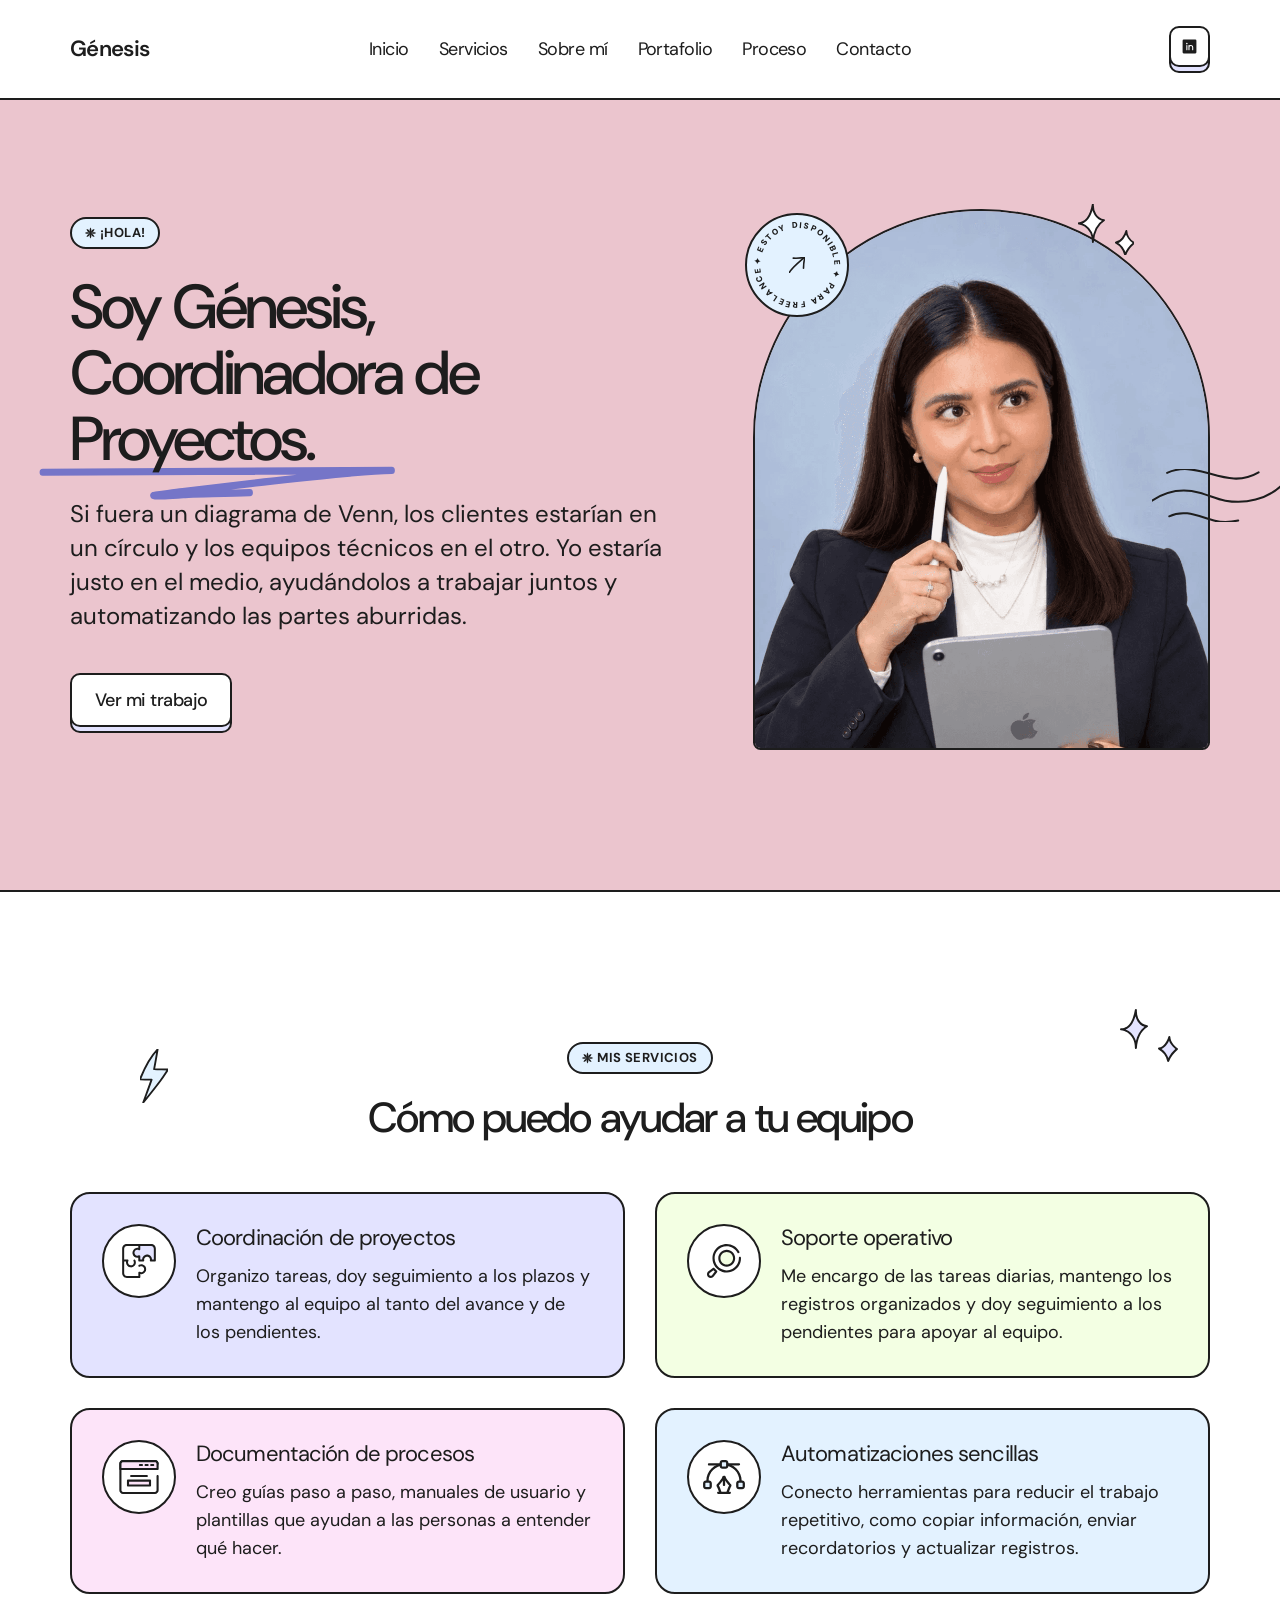
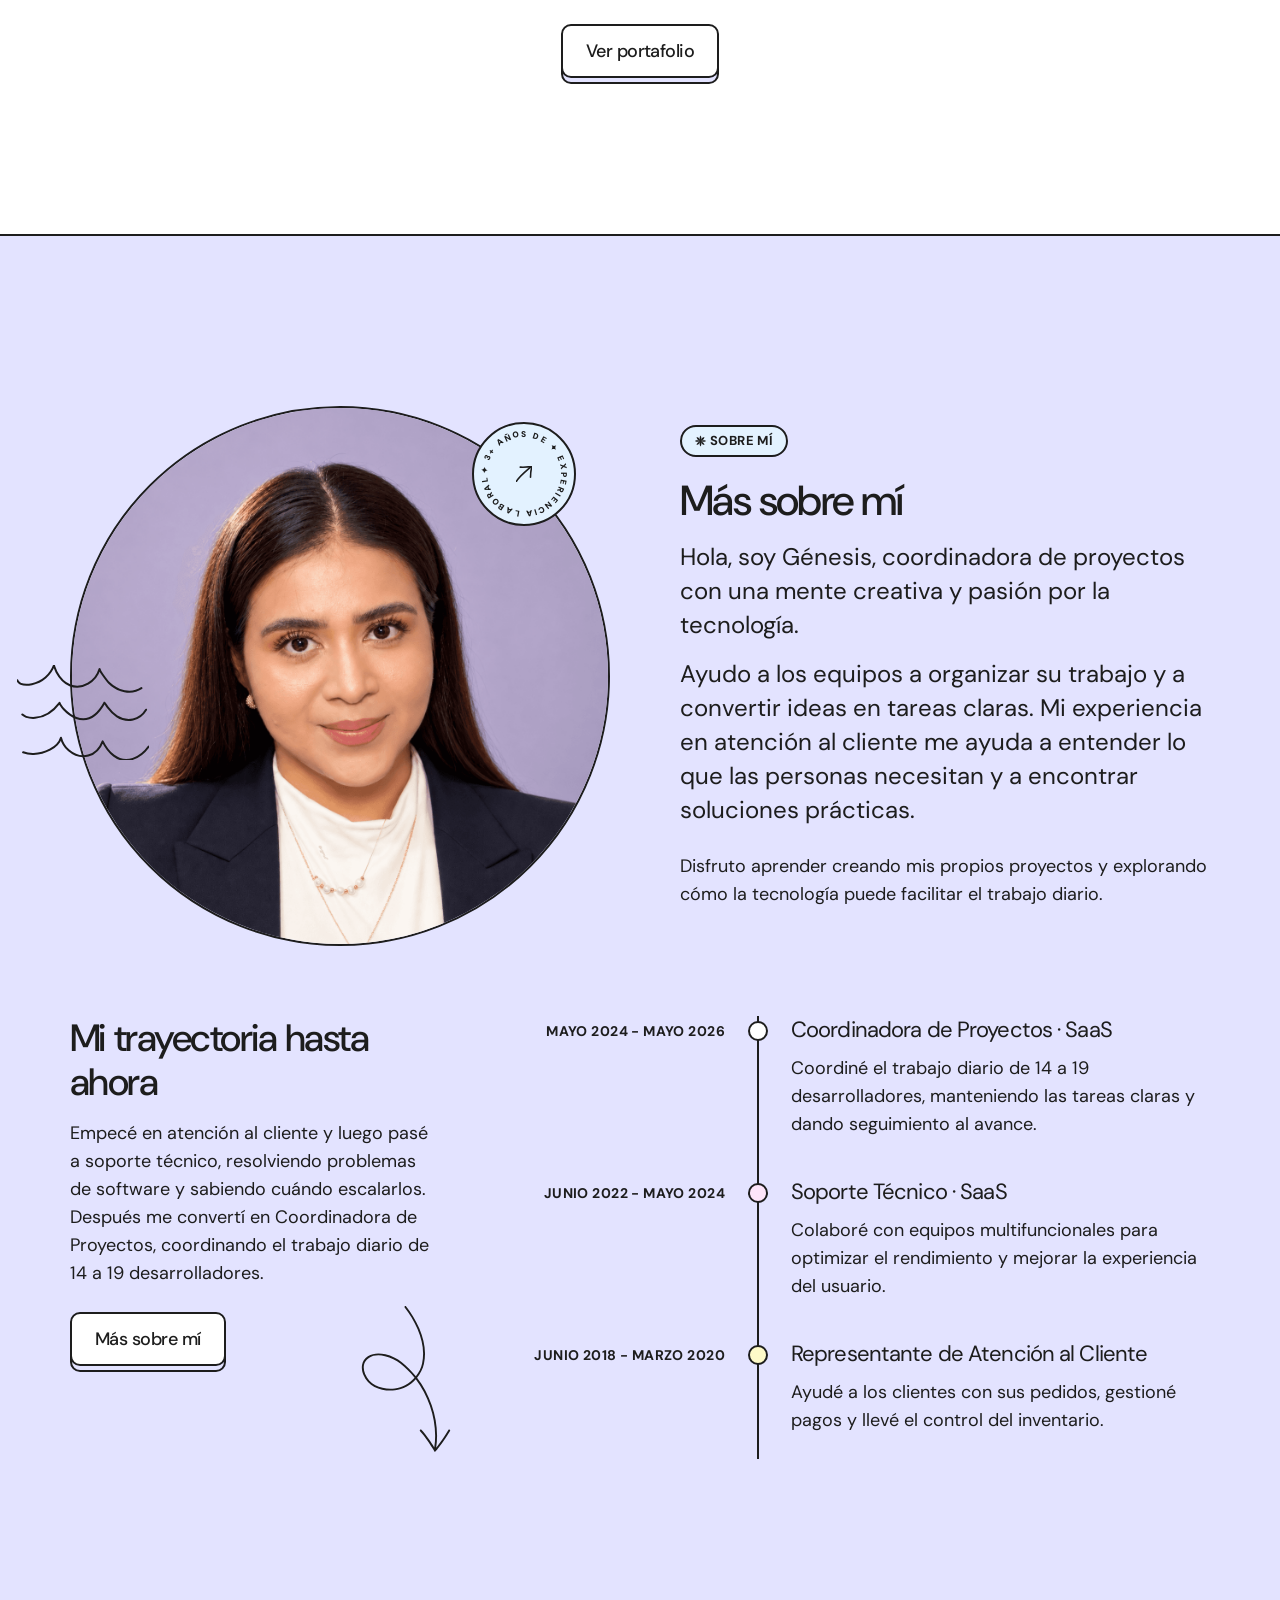
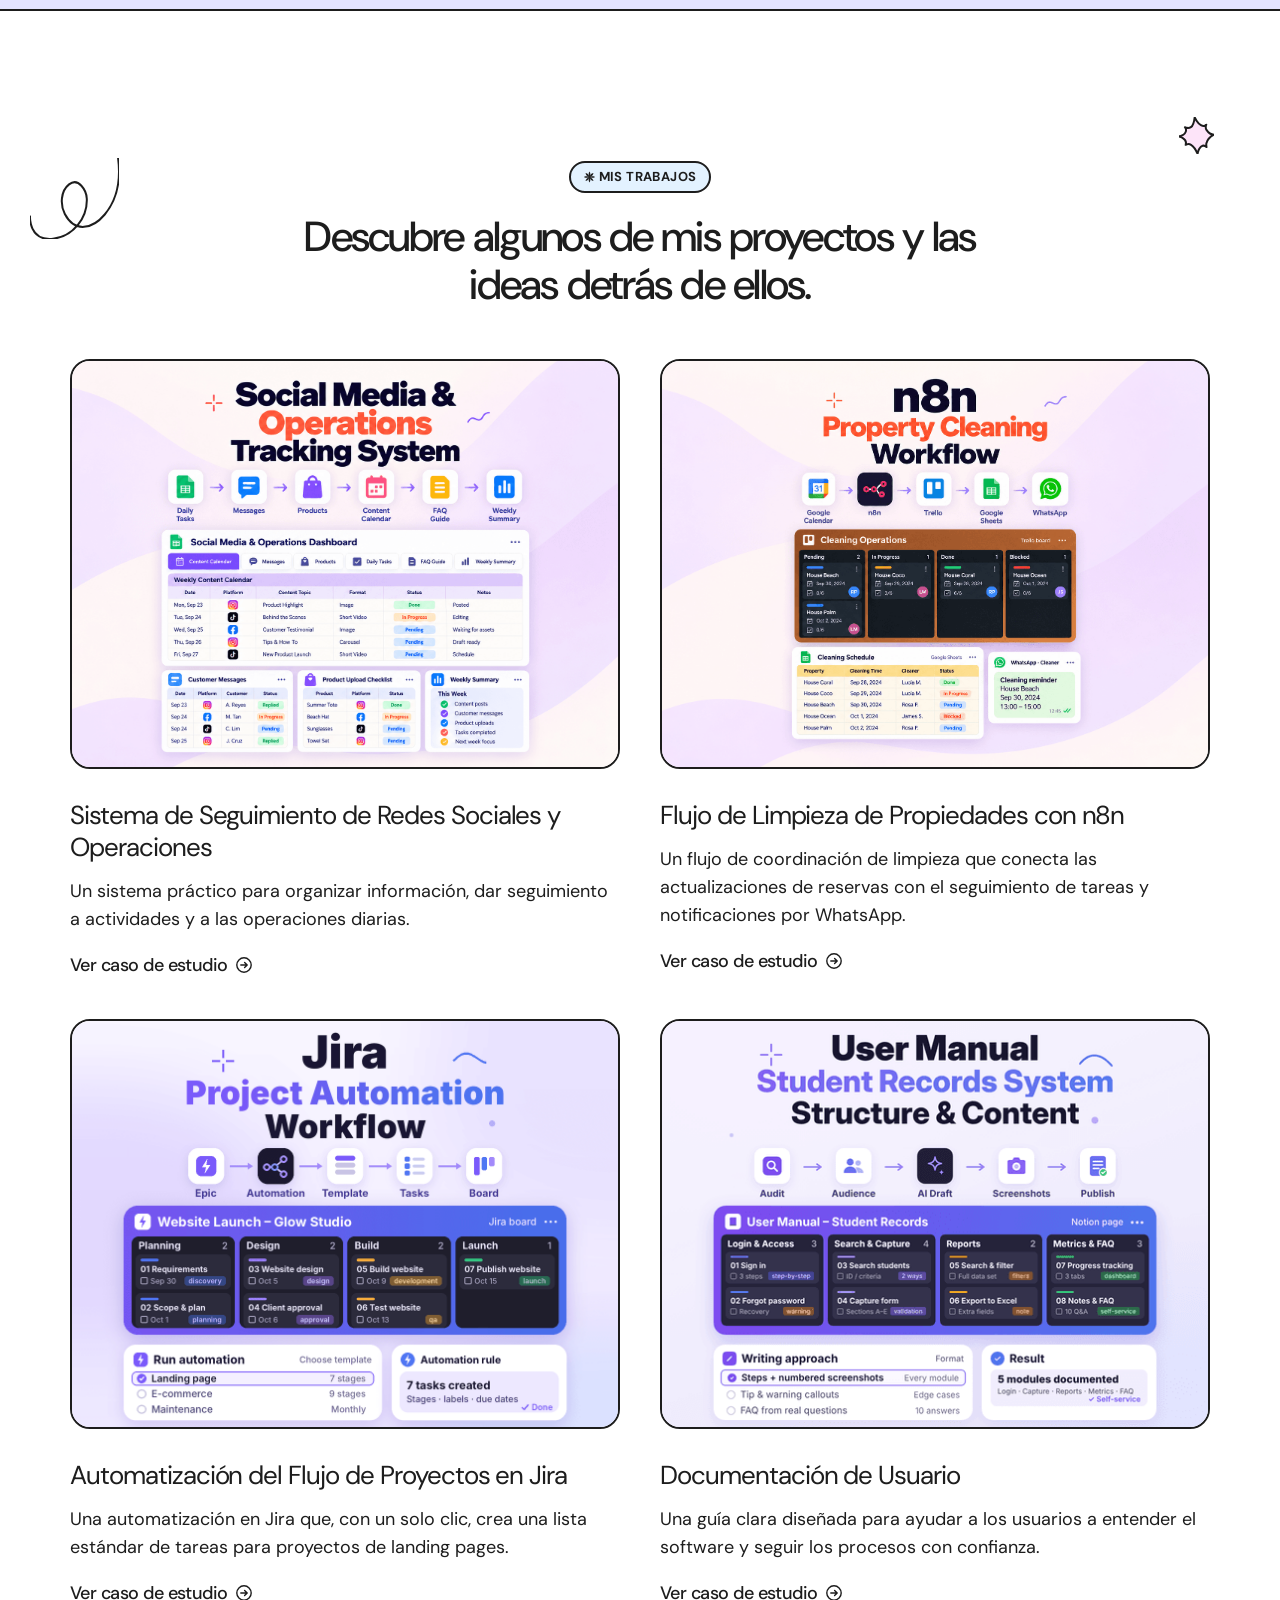
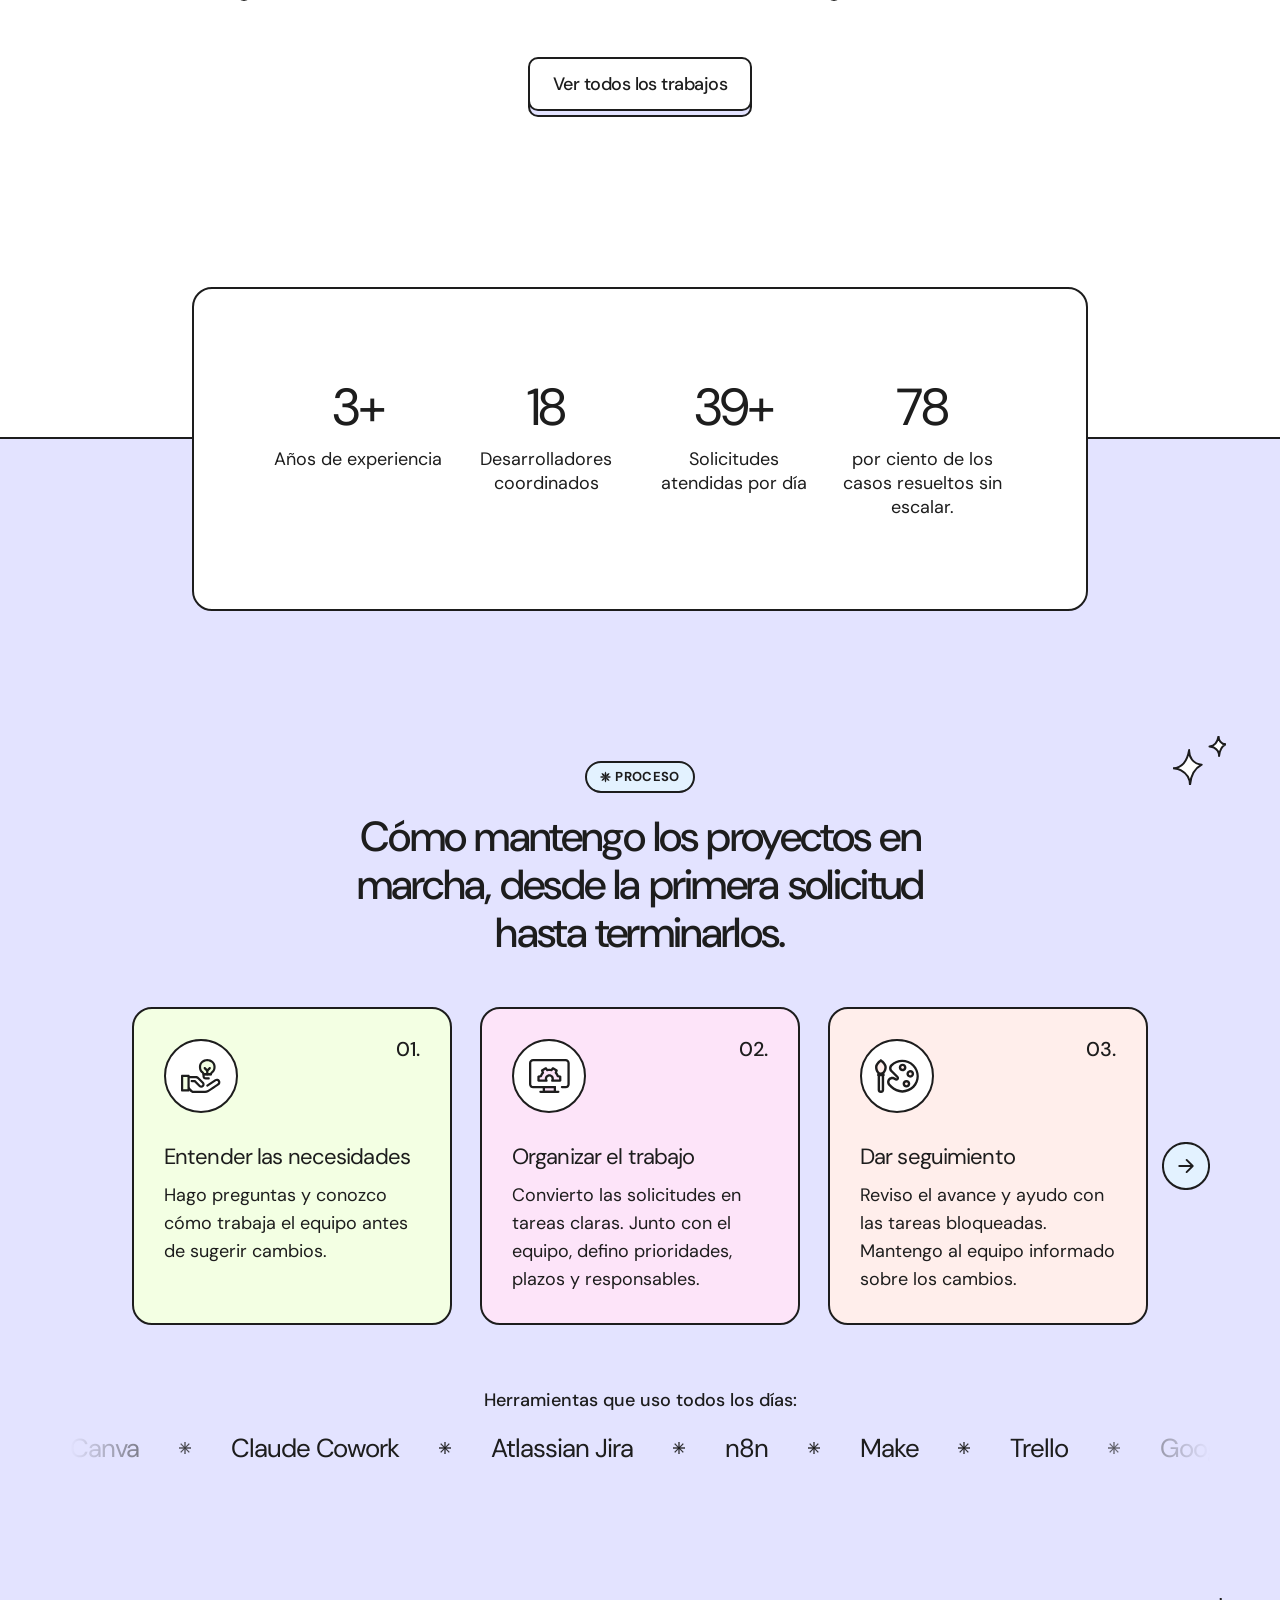
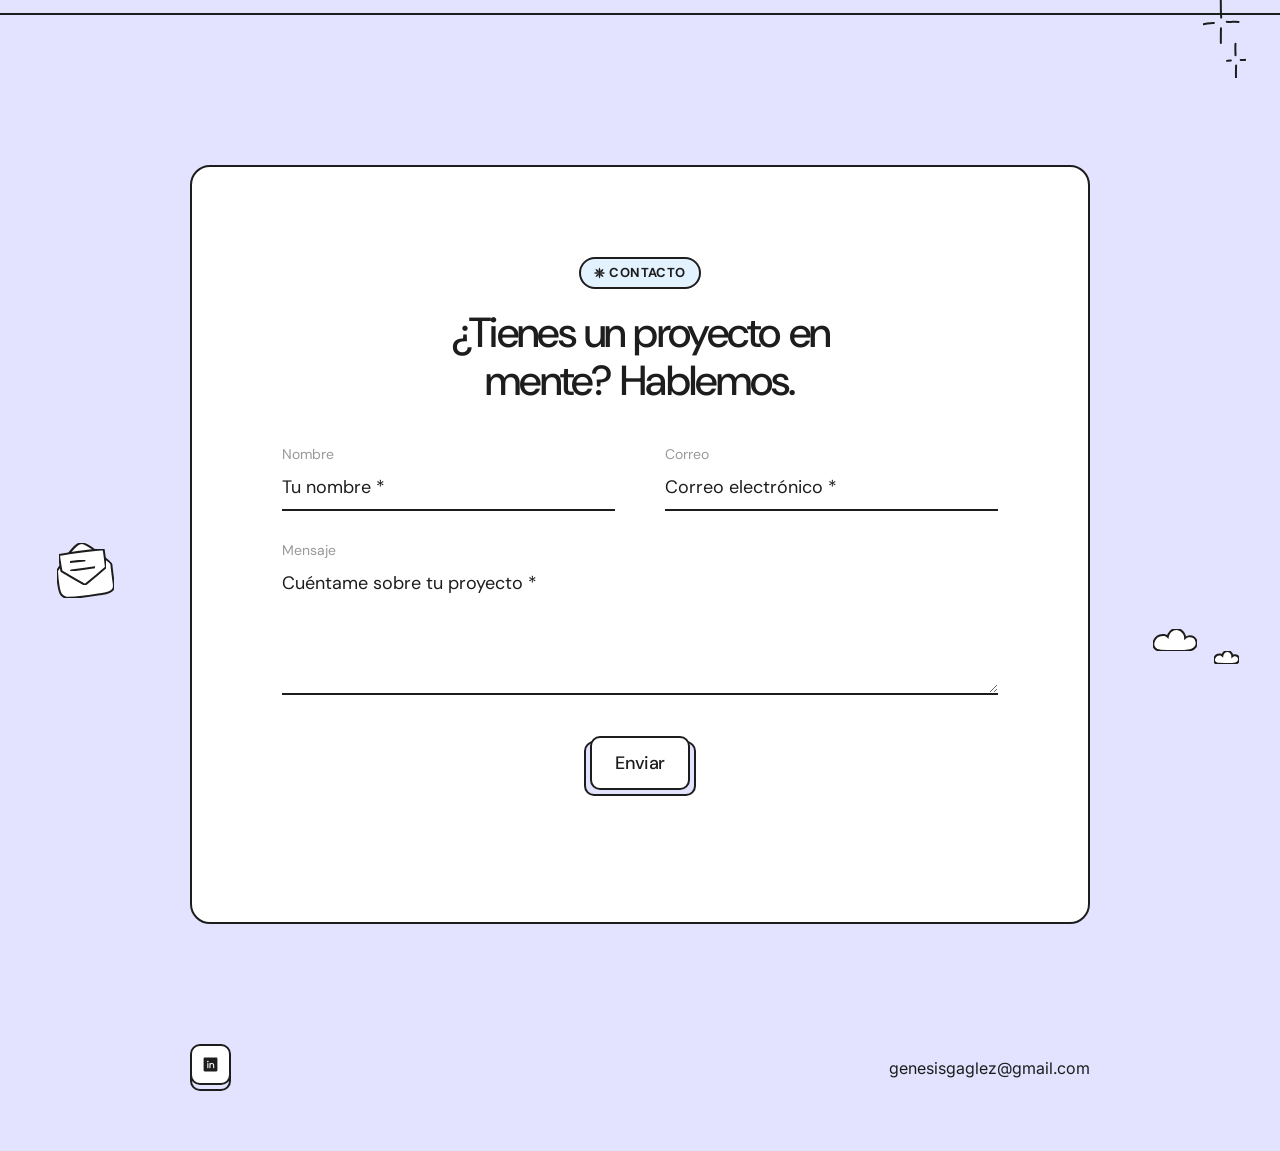
==== commit 5b5130d6: "Formulario de contacto envía directo al correo" ====
--- a/index.html
+++ b/index.html
@@ -186,6 +186,7 @@
         <div class="field"><label for="f-nombre">Nombre</label><input id="f-nombre" name="nombre" type="text" placeholder="Tu nombre *" required></div>
         <div class="field"><label for="f-correo">Correo</label><input id="f-correo" name="correo" type="email" placeholder="Correo electrónico *" required></div>
         <div class="field field--full"><label for="f-mensaje">Mensaje</label><textarea id="f-mensaje" name="mensaje" placeholder="Cuéntame sobre tu proyecto *" required></textarea></div>
+        <input type="text" name="_honey" tabindex="-1" autocomplete="off" aria-hidden="true" style="position:absolute;left:-9999px;width:1px;height:1px;opacity:0">
         <div class="form__actions">
           <button class="btn" type="submit"><span class="btn__front">Enviar</span><span class="btn__back"></span></button>
           <p class="form__note" role="status"></p>
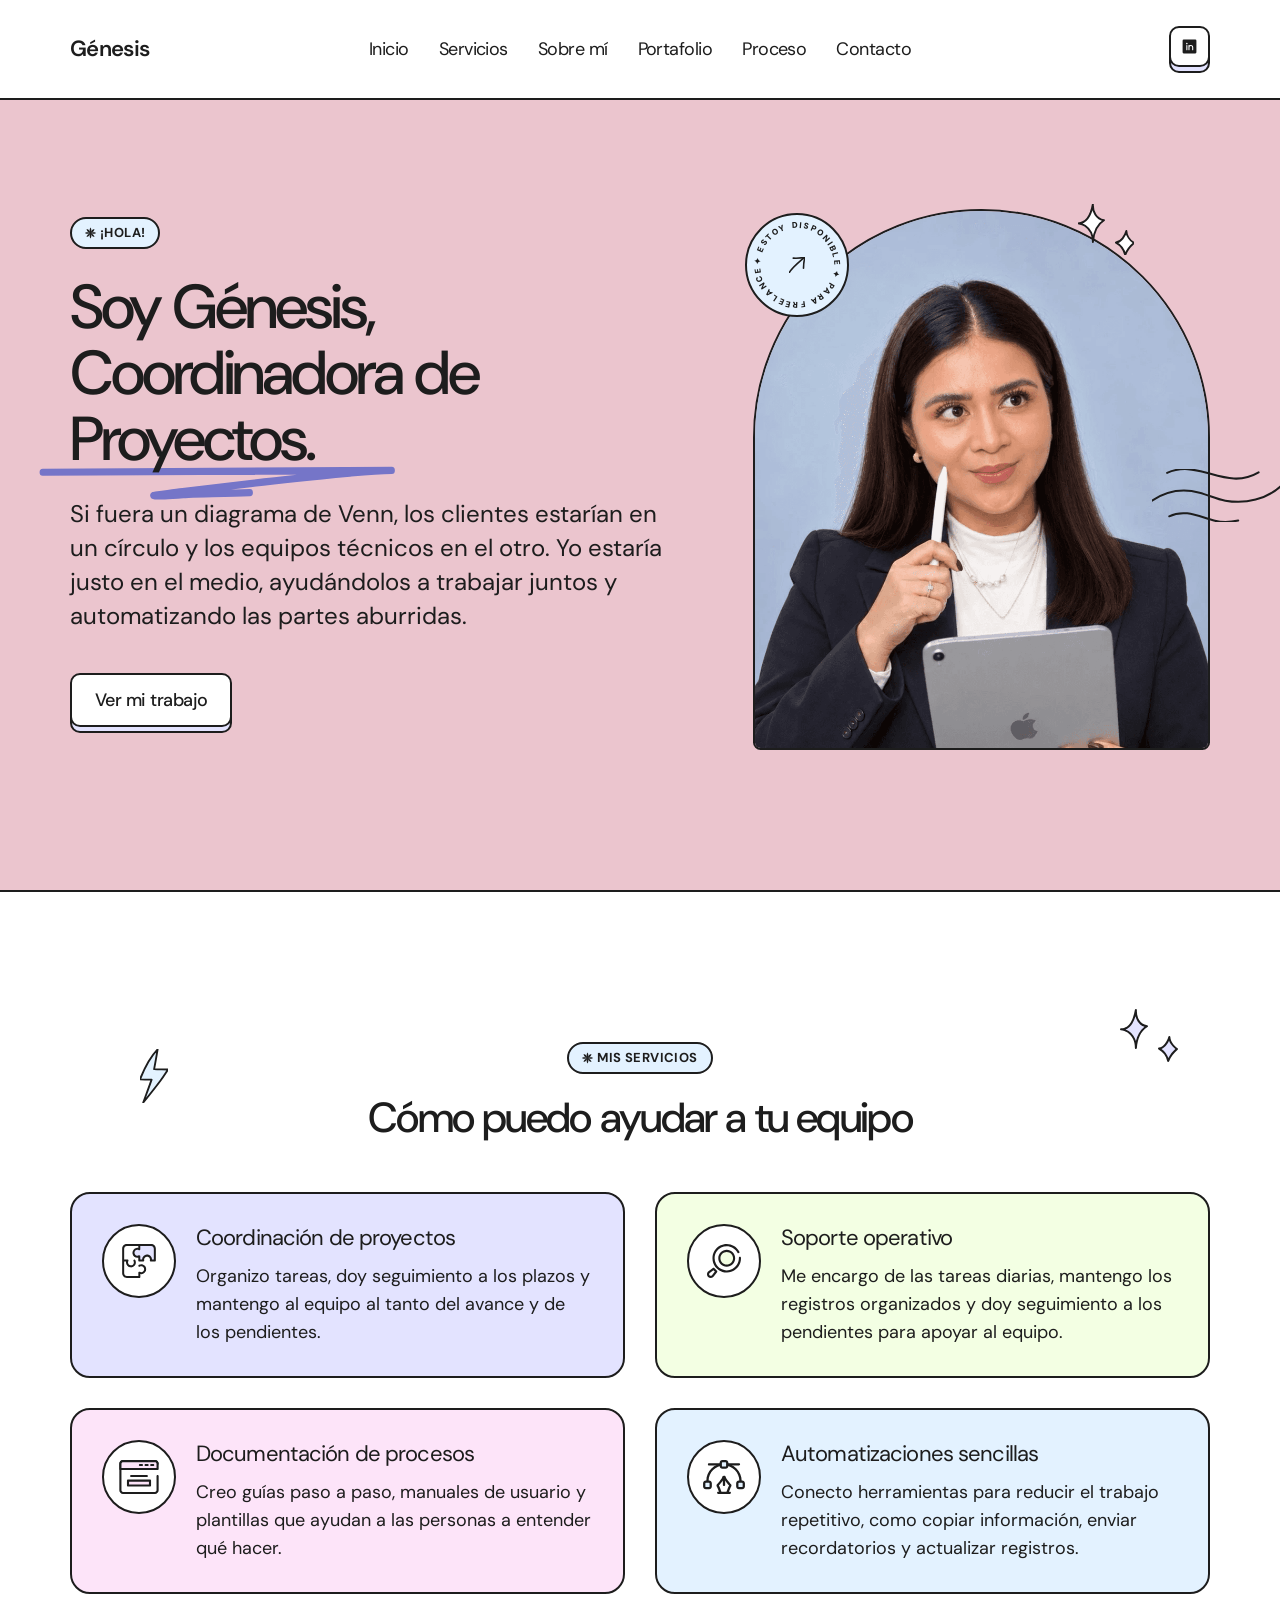
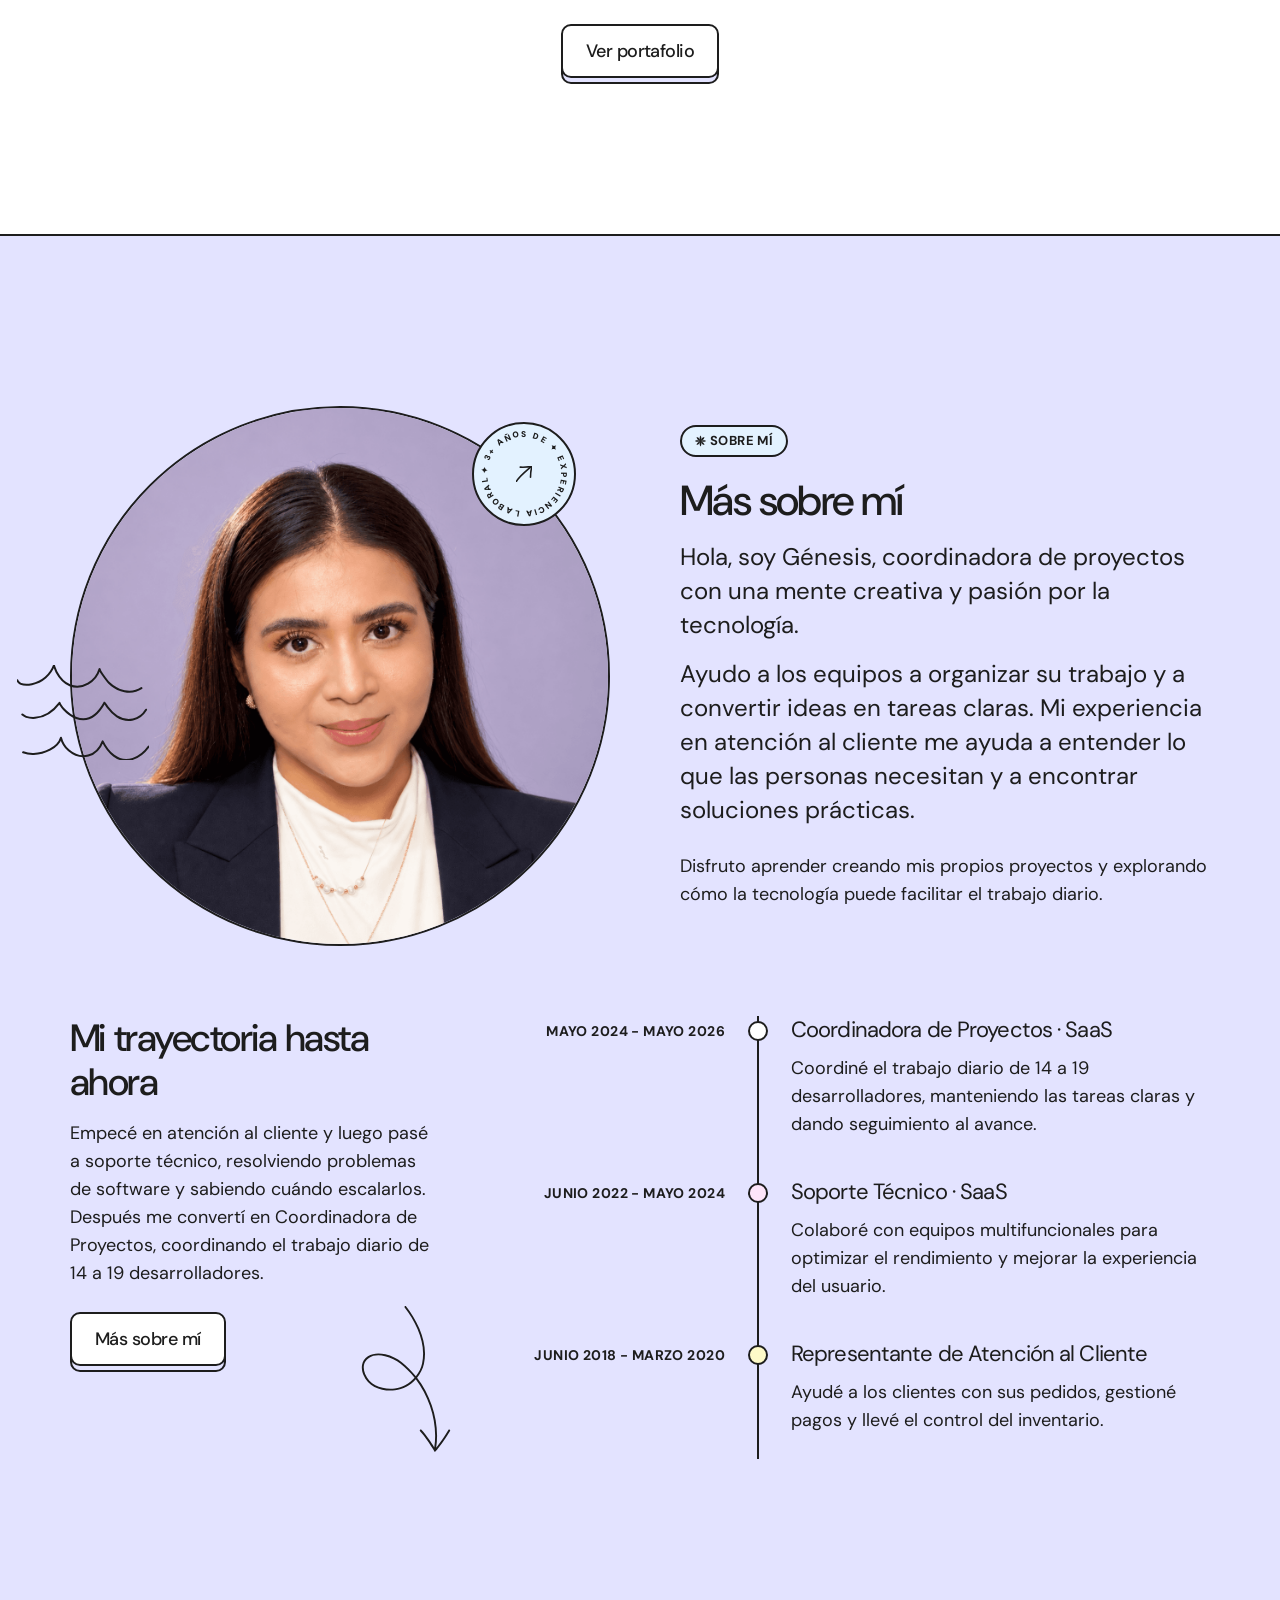
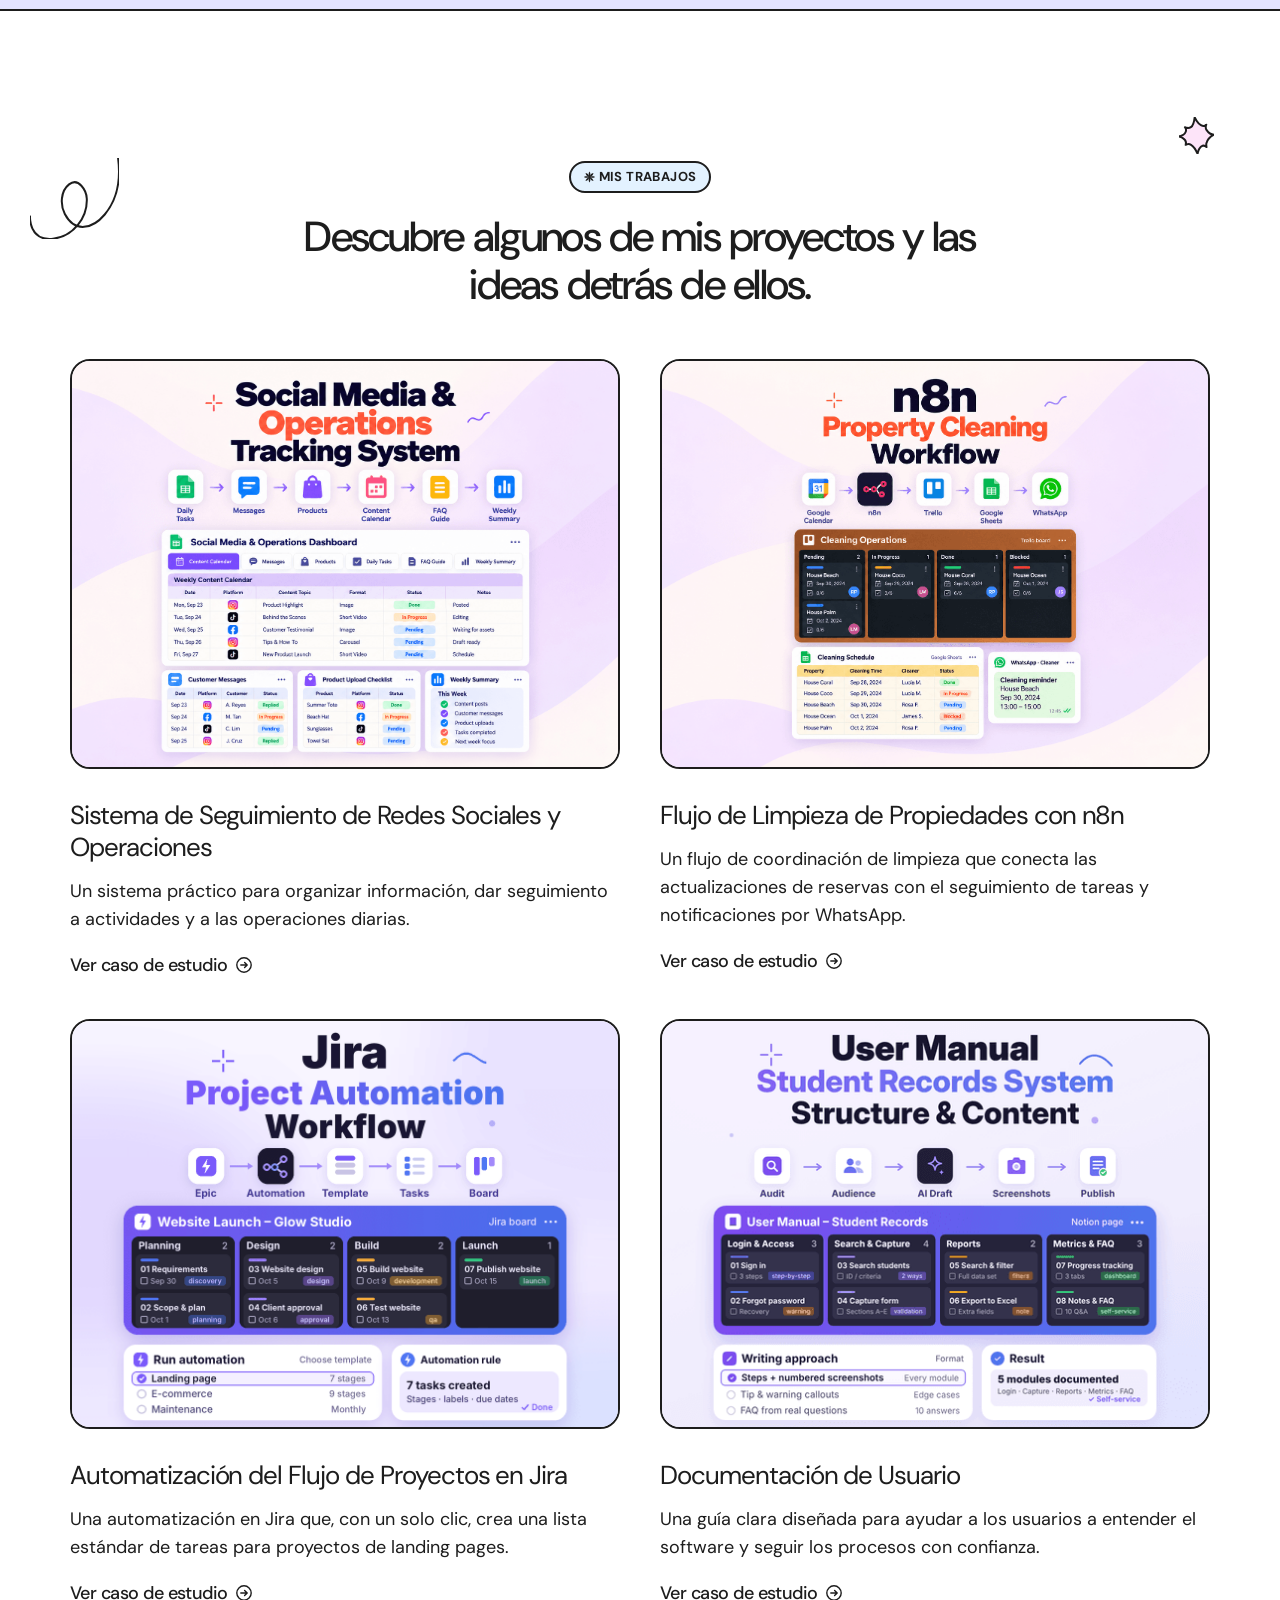
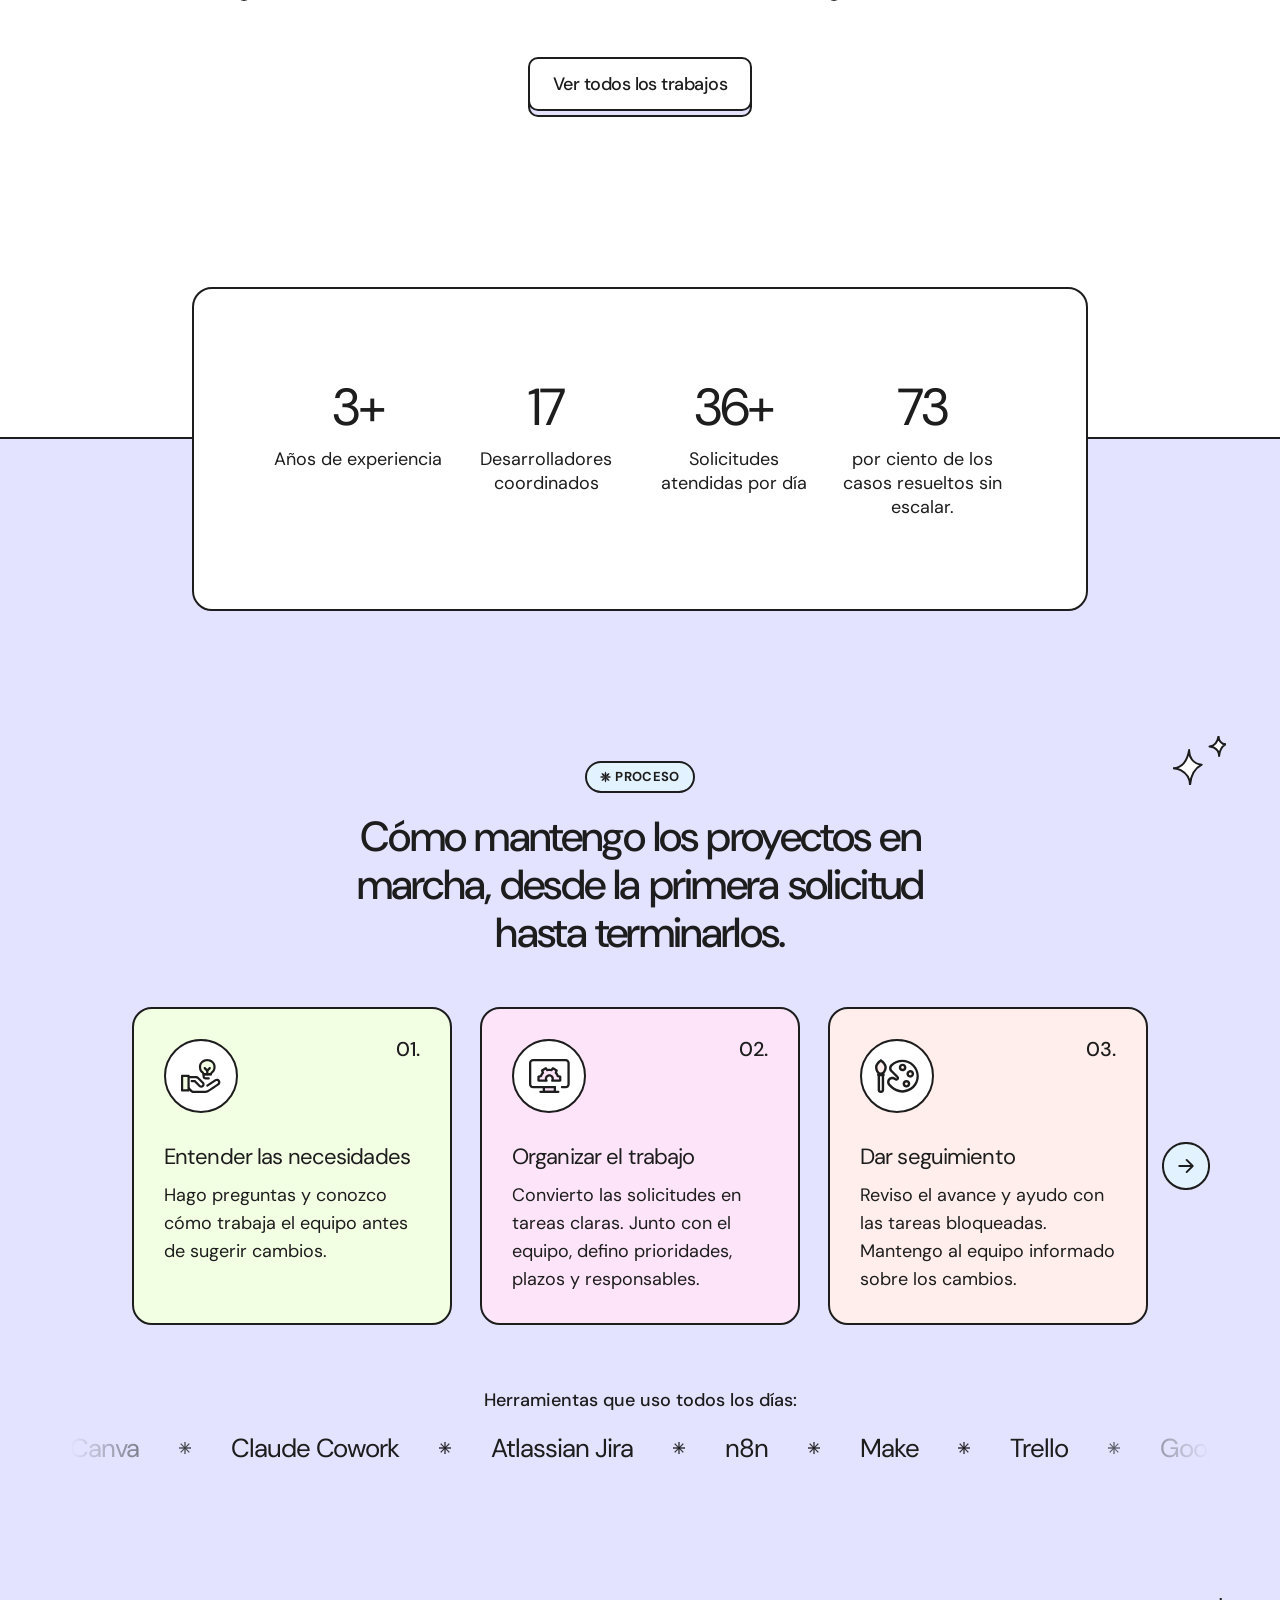
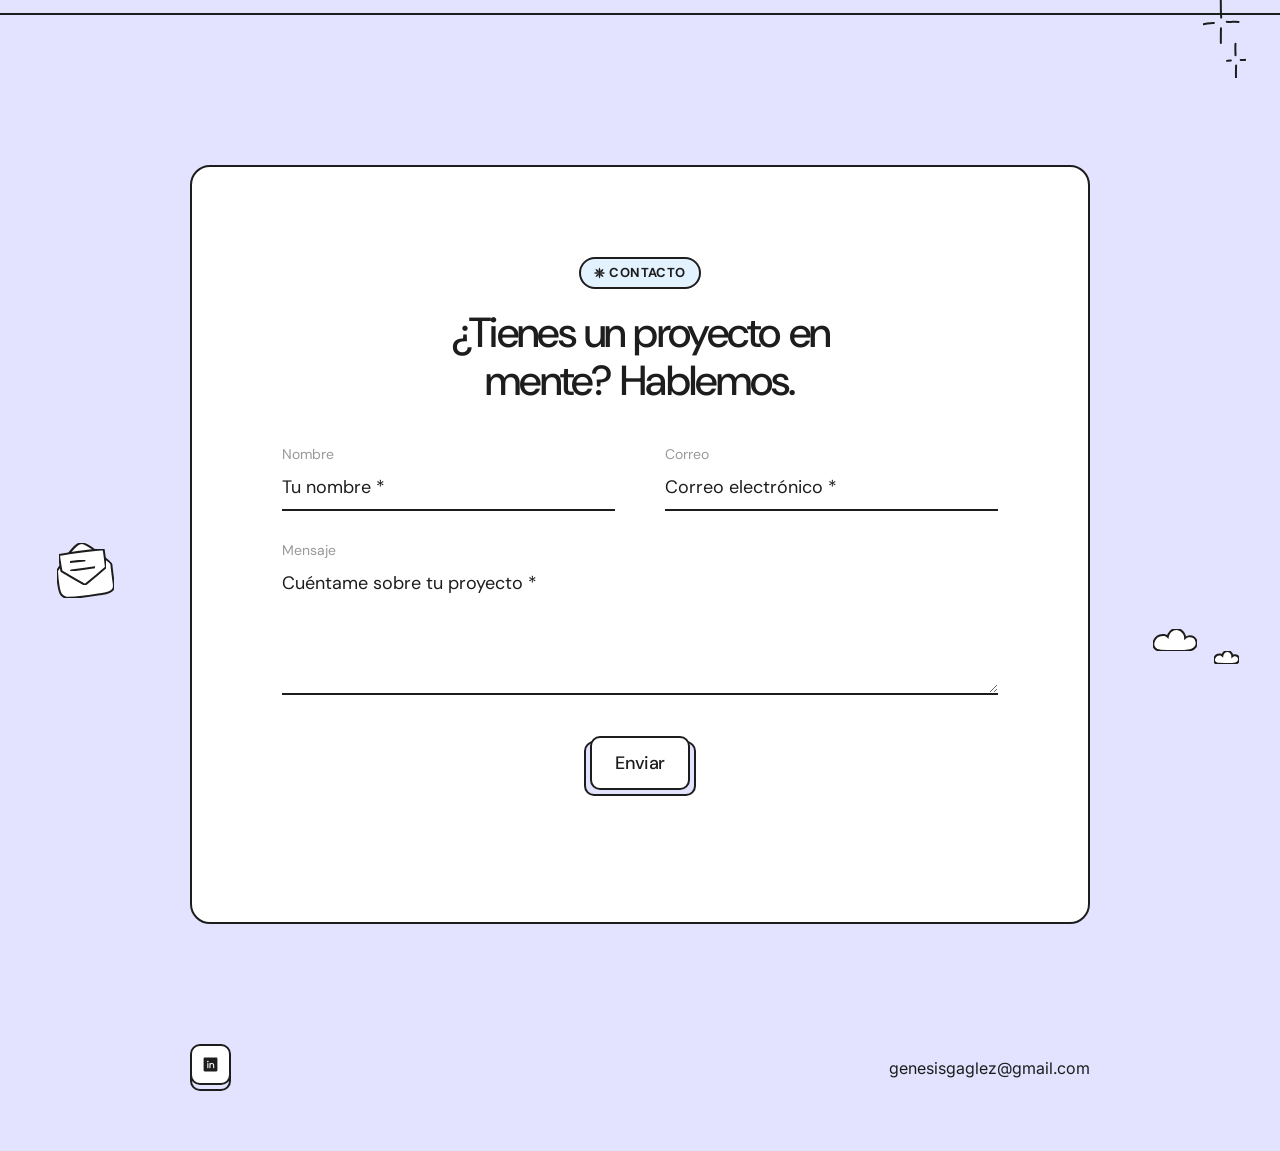
==== commit 92fe809d: "Agregar Google Analytics" ====
--- a/index.html
+++ b/index.html
@@ -3,6 +3,14 @@
 <head>
 <meta charset="utf-8">
 <meta name="viewport" content="width=device-width, initial-scale=1">
+<!-- Google Analytics -->
+<script async src="https://www.googletagmanager.com/gtag/js?id=G-CQFLE81H53"></script>
+<script>
+  window.dataLayer = window.dataLayer || [];
+  function gtag(){dataLayer.push(arguments);}
+  gtag('js', new Date());
+  gtag('config', 'G-CQFLE81H53');
+</script>
 <title>Génesis García | Portafolio de Coordinadora de Proyectos</title>
 <meta name="description" content="Coordinadora de proyectos que conecta a clientes y equipos técnicos, organiza el trabajo y automatiza las tareas repetitivas.">
 <meta property="og:title" content="Génesis García | Portafolio de Coordinadora de Proyectos">
